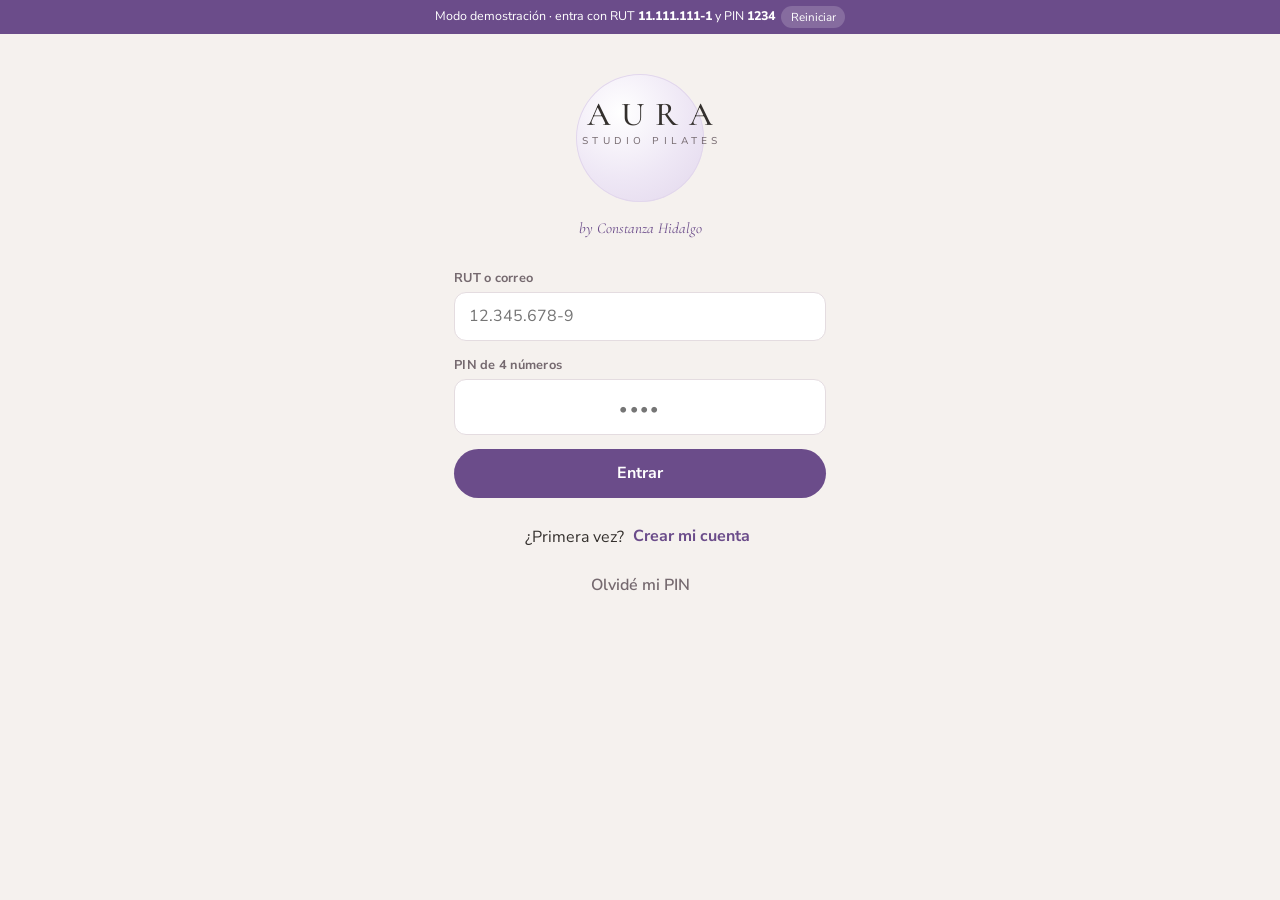
==== index.html @ 812f668a "Add files via upload" ====
<!DOCTYPE html>
<html lang="es">
<head>
<meta charset="utf-8">
<meta name="viewport" content="width=device-width, initial-scale=1, viewport-fit=cover">
<title>Aura Studio Pilates · Reservas</title>
<meta name="theme-color" content="#6B4C8A">
<meta name="description" content="Reserva tus clases de Pilates reformer en Aura Studio Pilates, Illapel.">
<link rel="manifest" href="manifest.json">
<link rel="icon" href="icon-192.png">
<link rel="apple-touch-icon" href="apple-touch-icon.png">
<meta name="apple-mobile-web-app-capable" content="yes">
<meta name="apple-mobile-web-app-status-bar-style" content="default">
<meta name="apple-mobile-web-app-title" content="Aura">
<link rel="preconnect" href="https://fonts.googleapis.com">
<link href="https://fonts.googleapis.com/css2?family=Cormorant+Garamond:ital,wght@0,500;0,600;1,500&family=Nunito+Sans:opsz,wght@6..12,400;6..12,700;6..12,800&display=swap" rel="stylesheet">
<link rel="stylesheet" href="aura.css">
<style>
  body { min-height: 100vh; }
  .app { max-width: 480px; margin: 0 auto; min-height: 100vh; padding-bottom: calc(84px + env(safe-area-inset-bottom)); }
  .cabeza { display: flex; align-items: center; justify-content: space-between; padding: calc(.9rem + env(safe-area-inset-top)) 1.2rem .6rem; }
  .cabeza .marca { text-align: left; }
  .cabeza .marca .aura { font-size: 1.35rem; padding-left: 0; }
  .cabeza .marca .studio { font-size: .5rem; padding-left: 0; }
  .ini { width: 38px; height: 38px; border-radius: 50%; background: var(--lavanda); color: var(--morado-osc); display: grid; place-items: center; font-weight: 800; border: 0; cursor: pointer; }
  main { padding: .4rem 1.2rem 1rem; }
  .saludo { font-family: var(--serif); font-size: 1.9rem; margin: .4rem 0 1rem; line-height: 1.1; }
  .saludo small { display: block; font-family: var(--sans); font-size: .85rem; color: var(--suave); margin-top: .35rem; }
  .saldo { background: linear-gradient(135deg, var(--morado) 0%, #8A6AA8 100%); color: #fff; border-radius: 22px; padding: 1.2rem 1.3rem; position: relative; overflow: hidden; }
  .saldo::after { content: ''; position: absolute; right: -40px; top: -40px; width: 160px; height: 160px; border-radius: 50%; background: rgba(255,255,255,.08); }
  .saldo .n { font-family: var(--serif); font-size: 3.2rem; line-height: 1; }
  .saldo .t { font-size: .85rem; opacity: .9; }
  .saldo .v { margin-top: .7rem; font-size: .8rem; opacity: .85; }
  .seccion { margin: 1.5rem 0 .7rem; display: flex; justify-content: space-between; align-items: baseline; }
  .seccion h2 { font-size: 1.35rem; }
  .prox { display: flex; gap: .9rem; align-items: center; }
  .fecha-caja { width: 58px; flex: none; text-align: center; background: var(--lavanda); border-radius: 14px; padding: .45rem 0; color: var(--morado-osc); }
  .fecha-caja .d { font-family: var(--serif); font-size: 1.6rem; line-height: 1; font-weight: 600; }
  .fecha-caja .m { font-size: .65rem; font-weight: 800; letter-spacing: .08em; text-transform: uppercase; }
  .prox .info { flex: 1; min-width: 0; }
  .prox .h { font-weight: 800; }
  .prox .s { font-size: .83rem; color: var(--suave); }
  .lista > * + * { margin-top: .7rem; }
  .aviso { border-radius: 16px; padding: .85rem 1rem; font-size: .9rem; margin-bottom: 1rem; }
  .aviso.cumple { background: var(--rosa-claro); color: var(--rosa); }
  .aviso.deuda { background: #F7E4DE; color: var(--alerta); }

  /* Días */
  .dias { display: flex; gap: .5rem; overflow-x: auto; padding: .2rem 1.2rem .8rem; margin: 0 -1.2rem; scrollbar-width: none; }
  .dias::-webkit-scrollbar { display: none; }
  .dia { flex: none; width: 54px; border: 0; border-radius: 16px; background: #fff; padding: .5rem 0; cursor: pointer; box-shadow: var(--sombra); text-align: center; }
  .dia .ds { font-size: .66rem; font-weight: 800; letter-spacing: .06em; text-transform: uppercase; color: var(--suave); }
  .dia .dn { font-family: var(--serif); font-size: 1.45rem; font-weight: 600; line-height: 1.1; }
  .dia.activo { background: var(--morado); color: #fff; }
  .dia.activo .ds { color: #E4D9F0; }
  .dia.sin { opacity: .45; }

  /* Clase */
  .clase { background: #fff; border-radius: 18px; padding: 1rem; box-shadow: var(--sombra); }
  .clase.mia { box-shadow: inset 0 0 0 2px var(--morado), var(--sombra); }
  .clase .top { display: flex; justify-content: space-between; align-items: flex-start; gap: .6rem; }
  .clase .hora { font-family: var(--serif); font-size: 1.55rem; font-weight: 600; line-height: 1; }
  .clase .tipo { font-size: .85rem; color: var(--suave); margin-top: .25rem; }
  .puntos { display: flex; gap: 4px; margin-top: .75rem; }
  .puntos i { width: 100%; height: 6px; border-radius: 6px; background: var(--lavanda); }
  .puntos i.on { background: var(--lila); }
  .puntos i.yo { background: var(--morado); }
  .clase .pie { display: flex; justify-content: space-between; align-items: center; margin-top: .8rem; gap: .6rem; }
  .clase .cupos { font-size: .82rem; color: var(--suave); }
  .quienes { margin-top: .7rem; display: flex; flex-wrap: wrap; gap: .35rem; }
  .quienes span { font-size: .74rem; background: var(--fondo); border-radius: 999px; padding: .2rem .55rem; color: var(--suave); }
  .quienes span.tu { background: var(--lavanda); color: var(--morado-osc); font-weight: 800; }
  .ver-quien { background: none; border: 0; color: var(--morado); font-size: .8rem; font-weight: 700; padding: 0; cursor: pointer; margin-top: .55rem; }

  /* Planes */
  .plan { display: flex; justify-content: space-between; align-items: center; gap: .8rem; }
  .plan .nom { font-weight: 800; }
  .plan .det { font-size: .82rem; color: var(--suave); }
  .plan .pre { font-family: var(--serif); font-size: 1.3rem; font-weight: 600; white-space: nowrap; }
  .barra { height: 8px; border-radius: 8px; background: var(--lavanda); margin-top: .6rem; overflow: hidden; }
  .barra i { display: block; height: 100%; background: var(--morado); border-radius: 8px; }

  /* Navegación inferior */
  nav.abajo { position: fixed; left: 0; right: 0; bottom: 0; background: rgba(255,255,255,.96); backdrop-filter: blur(10px);
    border-top: 1px solid var(--linea); display: flex; justify-content: center; padding-bottom: env(safe-area-inset-bottom); z-index: 20; }
  nav.abajo .in { display: flex; width: 100%; max-width: 480px; }
  nav.abajo button { flex: 1; background: none; border: 0; padding: .6rem 0 .55rem; cursor: pointer; color: var(--suave); font-size: .7rem; font-weight: 700; }
  nav.abajo button svg { display: block; margin: 0 auto .15rem; width: 22px; height: 22px; }
  nav.abajo button.activo { color: var(--morado); }

  /* Entrar */
  .entrar { padding: calc(2.5rem + env(safe-area-inset-top)) 1.5rem 2rem; max-width: 420px; margin: 0 auto; }
  .entrar .marca { margin-bottom: 2rem; }
  .pin { letter-spacing: .6em; text-align: center; font-size: 1.3rem; }
  .pin::placeholder { letter-spacing: .15em; font-size: 1rem; }
  .ok-grande { width: 74px; height: 74px; border-radius: 50%; background: var(--lavanda); color: var(--morado); display: grid; place-items: center; margin: .3rem auto 1rem; }
  .modal h3 { font-size: 1.6rem; margin-bottom: .4rem; }
  .modal .sub { color: var(--suave); font-size: .92rem; margin-bottom: 1.1rem; }
  .botones { display: flex; gap: .6rem; margin-top: 1.2rem; }
  .botones .btn { flex: 1; }
  .dato { display: flex; justify-content: space-between; padding: .65rem 0; border-bottom: 1px solid var(--linea); font-size: .92rem; }
  .dato span:first-child { color: var(--suave); }
  .interruptor { display: flex; justify-content: space-between; align-items: center; gap: 1rem; padding: .8rem 0; border-bottom: 1px solid var(--linea); }
  .interruptor small { display: block; color: var(--suave); font-size: .8rem; }
  .sw { position: relative; width: 48px; height: 28px; flex: none; }
  .sw input { opacity: 0; width: 0; height: 0; }
  .sw i { position: absolute; inset: 0; background: var(--piedra); border-radius: 99px; transition: .2s; cursor: pointer; }
  .sw i::before { content: ''; position: absolute; width: 22px; height: 22px; left: 3px; top: 3px; background: #fff; border-radius: 50%; transition: .2s; }
  .sw input:checked + i { background: var(--morado); }
  .sw input:checked + i::before { transform: translateX(20px); }
  .quienes .av { margin-right: -.2rem; border: 2px solid #fff; }
  .quienes span.n { font-size: .74rem; background: var(--fondo); border-radius: 999px; padding: .2rem .55rem .2rem .45rem; color: var(--suave); display: inline-flex; align-items: center; gap: .35rem; }
  .quienes span.n.tu { background: var(--lavanda); color: var(--morado-osc); font-weight: 800; }
  .quienes span.n .av { width: 22px; height: 22px; font-size: .58rem; border: 0; margin: 0; }
  .serie-btn { width: 100%; margin: .2rem 0 1rem; }
  .prod { display: flex; gap: .9rem; align-items: center; }
  .prod .img { width: 72px; height: 72px; border-radius: 16px; background: var(--lavanda) center/cover; flex: none; display: grid; place-items: center; font-family: var(--serif); font-size: 1.4rem; color: var(--morado); }
  .prod .img.con-foto { color: transparent; }
  .evento { display: flex; gap: .9rem; }
  .perfil-top { display: flex; gap: 1rem; align-items: center; margin: .4rem 0 1rem; }
  .perfil-top .saludo { margin: 0; }
  nav.abajo button { font-size: .66rem; }
</style>
<script src="config.js"></script>
<script src="core.js"></script>
<script src="api.js"></script>
</head>
<body>
<div id="demo" class="banda-demo oculto">Modo demostración · entra con RUT <b>11.111.111-1</b> y PIN <b>1234</b><button onclick="reiniciar()">Reiniciar</button></div>

<!-- ENTRAR -->
<section id="v-entrar" class="entrar oculto">
  <div class="sello"><div class="marca"><div class="aura">AURA</div><div class="studio">STUDIO PILATES</div></div></div>
  <div class="marca"><div class="by">by Constanza Hidalgo</div></div>
  <form id="f-entrar" autocomplete="on">
    <label class="campo"><span>RUT o correo</span><input class="entrada" name="usuario" autocomplete="username" required placeholder="12.345.678-9"></label>
    <label class="campo"><span>PIN de 4 números</span><input class="entrada pin" name="pin" type="password" inputmode="numeric" maxlength="4" pattern="\d{4}" autocomplete="current-password" required placeholder="••••"></label>
    <button class="btn bloque" type="submit">Entrar</button>
  </form>
  <p style="text-align:center;margin-top:1.4rem">¿Primera vez? <button class="link" onclick="ir('registro')">Crear mi cuenta</button></p>
  <p style="text-align:center;margin-top:.2rem"><button class="link" style="font-weight:600;color:var(--suave)" onclick="olvidePin()">Olvidé mi PIN</button></p>
</section>

<!-- REGISTRO -->
<section id="v-registro" class="entrar oculto">
  <button class="link" onclick="ir('entrar')">← Volver</button>
  <h1 style="font-size:2rem;margin:.6rem 0 .3rem">Crea tu cuenta</h1>
  <p style="color:var(--suave);margin:0 0 1.3rem;font-size:.92rem">Con tu cuenta reservas, cancelas y ves tu plan desde el celular.</p>
  <form id="f-registro">
    <label class="campo"><span>Nombre y apellido</span><input class="entrada" name="nombre" required autocomplete="name"></label>
    <div class="fila2">
      <label class="campo"><span>RUT</span><input class="entrada" name="rut" required placeholder="12.345.678-9"></label>
      <label class="campo"><span>Teléfono</span><input class="entrada" name="telefono" required inputmode="tel" placeholder="9 1234 5678" autocomplete="tel"></label>
    </div>
    <label class="campo"><span>Correo</span><input class="entrada" name="correo" type="email" required autocomplete="email"></label>
    <label class="campo"><span>Cumpleaños (opcional)</span>
      <div class="fila2"><select class="entrada" name="dia"><option value="">Día</option></select><select class="entrada" name="mes"><option value="">Mes</option></select></div>
    </label>
    <div class="fila2">
      <label class="campo"><span>Crea tu PIN</span><input class="entrada pin" name="pin" type="password" inputmode="numeric" maxlength="4" pattern="\d{4}" required placeholder="••••" autocomplete="new-password"></label>
      <label class="campo"><span>Repite el PIN</span><input class="entrada pin" name="pin2" type="password" inputmode="numeric" maxlength="4" pattern="\d{4}" required placeholder="••••" autocomplete="new-password"></label>
    </div>
    <label class="campo"><span>¿Alguna lesión, embarazo o condición que la profe deba saber?</span><textarea class="entrada" name="obs_salud" placeholder="Opcional"></textarea></label>
    <label class="check"><input type="checkbox" name="mostrar" checked><span>Mostrar mi nombre a las compañeras de mi clase</span></label>
    <label class="check"><input type="checkbox" name="consent" required><span>Acepto que Aura guarde estos datos para cuidar mi práctica. Solo los ve la profesora.</span></label>
    <label class="check" id="chk-pol"><input type="checkbox" name="politicas" required><span>Leí y acepto las <button type="button" class="link" style="padding:0" onclick="verPoliticas()">políticas de Aura</button></span></label>
    <button class="btn bloque" type="submit" style="margin-top:.6rem">Crear cuenta</button>
  </form>
</section>

<!-- APP -->
<div id="v-app" class="app oculto">
  <header class="cabeza">
    <div class="marca"><div class="aura">AURA</div><div class="studio">STUDIO PILATES</div></div>
    <button class="ini av" id="ini" onclick="tab('perfil')" style="width:38px;height:38px">A</button>
  </header>
  <main id="contenido"></main>
  <nav class="abajo"><div class="in">
    <button data-tab="inicio" onclick="tab('inicio')"><svg viewBox="0 0 24 24" fill="none" stroke="currentColor" stroke-width="1.8"><path d="M4 10.5 12 4l8 6.5V20a1 1 0 0 1-1 1h-5v-6h-4v6H5a1 1 0 0 1-1-1z"/></svg>Inicio</button>
    <button data-tab="clases" onclick="tab('clases')"><svg viewBox="0 0 24 24" fill="none" stroke="currentColor" stroke-width="1.8"><rect x="3.5" y="5" width="17" height="15.5" rx="2.5"/><path d="M3.5 10h17M8 3v4M16 3v4"/></svg>Clases</button>
    <button data-tab="tienda" onclick="tab('tienda')"><svg viewBox="0 0 24 24" fill="none" stroke="currentColor" stroke-width="1.8"><path d="M5 8h14l-1.2 11.2a1.5 1.5 0 0 1-1.5 1.3H7.7a1.5 1.5 0 0 1-1.5-1.3z"/><path d="M9 8V6.5a3 3 0 0 1 6 0V8"/></svg>Tienda</button>
    <button data-tab="plan" onclick="tab('plan')"><svg viewBox="0 0 24 24" fill="none" stroke="currentColor" stroke-width="1.8"><path d="M12 3.5 14.6 9l5.9.6-4.4 4 1.3 5.9L12 16.6l-5.4 2.9 1.3-5.9-4.4-4L9.4 9z"/></svg>Mi plan</button>
    <button data-tab="perfil" onclick="tab('perfil')"><svg viewBox="0 0 24 24" fill="none" stroke="currentColor" stroke-width="1.8"><circle cx="12" cy="8.5" r="4"/><path d="M4.5 20.5c1.2-3.8 4-5.5 7.5-5.5s6.3 1.7 7.5 5.5"/></svg>Perfil</button>
  </div></nav>
</div>
<div id="toast"></div>

<script>
var TK = 'aura_tk', token = localStorage.getItem(TK) || '';
var pub = null, yo = null, diaSel = null, cacheClases = null;
var MESES = ['ene', 'feb', 'mar', 'abr', 'may', 'jun', 'jul', 'ago', 'sep', 'oct', 'nov', 'dic'];
var MESES_L = ['enero', 'febrero', 'marzo', 'abril', 'mayo', 'junio', 'julio', 'agosto', 'septiembre', 'octubre', 'noviembre', 'diciembre'];
var DIAS = ['dom', 'lun', 'mar', 'mié', 'jue', 'vie', 'sáb'];
var DIAS_L = ['domingo', 'lunes', 'martes', 'miércoles', 'jueves', 'viernes', 'sábado'];
var $ = function (s) { return document.querySelector(s); };
function esc(t) { return String(t == null ? '' : t).replace(/[&<>"']/g, function (c) { return { '&': '&amp;', '<': '&lt;', '>': '&gt;', '"': '&quot;', "'": '&#39;' }[c]; }); }
function plata(n) { return '$' + Number(n).toLocaleString('es-CL'); }
function dObj(f) { var p = f.split('-'); return new Date(Date.UTC(+p[0], +p[1] - 1, +p[2])); }
function fLarga(f) { var d = dObj(f); return DIAS_L[d.getUTCDay()] + ' ' + d.getUTCDate() + ' de ' + MESES_L[d.getUTCMonth()]; }
function mayus(t) { return t.charAt(0).toUpperCase() + t.slice(1); }
function fCorta(f) { var d = dObj(f); return d.getUTCDate() + ' ' + MESES[d.getUTCMonth()]; }
function toast(t) { var e = $('#toast'); e.textContent = t; e.classList.add('ver'); clearTimeout(e._t); e._t = setTimeout(function () { e.classList.remove('ver'); }, 3200); }
function api(a, args) {
  return Aura.llamar(a, args, token).catch(function (e) {
    if (e.codigo === 'sesion') { salir(); }
    toast(e.mensaje || 'Algo salió mal'); throw e;
  });
}
function modal(html) {
  cerrarModal();
  var v = document.createElement('div'); v.className = 'velo'; v.id = 'velo';
  v.innerHTML = '<div class="modal">' + html + '</div>';
  v.addEventListener('click', function (e) { if (e.target === v) cerrarModal(); });
  document.body.appendChild(v);
}
function cerrarModal() { var v = $('#velo'); if (v) v.remove(); }
function ws(texto) { return 'https://wa.me/' + (pub && pub.whatsapp || '') + '?text=' + encodeURIComponent(texto); }

/* ---------- Vistas ---------- */
function ir(v) {
  ['entrar', 'registro', 'app'].forEach(function (x) { $('#v-' + x).classList.toggle('oculto', x !== v); });
  window.scrollTo(0, 0);
}
function salir() { token = ''; localStorage.removeItem(TK); yo = null; ir('entrar'); }
function reiniciar() { Aura.reiniciarDemo(); salir(); toast('Demo reiniciada'); }
function olvidePin() {
  if (pub && pub.whatsapp) location.href = ws('Hola, olvidé mi PIN de la app de Aura. Mi nombre es ');
  else toast('Pídele a Constanza que te asigne un PIN nuevo.');
}

$('#f-entrar').addEventListener('submit', function (e) {
  e.preventDefault(); var f = e.target, b = f.querySelector('button'); b.disabled = true;
  Aura.llamar('entrar', { usuario: f.usuario.value, pin: f.pin.value }).then(function (r) {
    token = r.token; localStorage.setItem(TK, token); f.pin.value = ''; empezar();
  }).catch(function (e) { toast(e.mensaje); }).then(function () { b.disabled = false; });
});

(function () {
  var f = $('#f-registro');
  for (var i = 1; i <= 31; i++) f.dia.insertAdjacentHTML('beforeend', '<option>' + i + '</option>');
  MESES_L.forEach(function (m, i) { f.mes.insertAdjacentHTML('beforeend', '<option value="' + (i + 1) + '">' + m + '</option>'); });
  f.addEventListener('submit', function (e) {
    e.preventDefault();
    if (f.pin.value !== f.pin2.value) return toast('Los PIN no coinciden');
    var b = f.querySelector('button[type=submit]'); b.disabled = true;
    var cumple = f.dia.value && f.mes.value ? ('0' + f.dia.value).slice(-2) + '-' + ('0' + f.mes.value).slice(-2) : '';
    Aura.llamar('registro', { nombre: f.nombre.value, rut: f.rut.value, correo: f.correo.value, telefono: f.telefono.value,
      pin: f.pin.value, fecha_nacimiento: cumple, obs_salud: f.obs_salud.value, mostrar_nombre: f.mostrar.checked,
      consentimiento_salud: f.consent.checked }).then(function (r) {
      token = r.token; localStorage.setItem(TK, token); f.reset(); toast('¡Bienvenida a Aura!'); empezar();
    }).catch(function (e) { toast(e.mensaje); }).then(function () { b.disabled = false; });
  });
})();

function tab(t) {
  document.querySelectorAll('nav.abajo button').forEach(function (b) { b.classList.toggle('activo', b.dataset.tab === t); });
  window.scrollTo(0, 0);
  ({ inicio: vInicio, clases: vClases, tienda: vTienda, plan: vPlan, perfil: vPerfil })[t]();
}
function cargarYo() { return api('yo').then(function (r) { yo = r; var i = $('#ini'); i.textContent = r.perfil.nombre.charAt(0); i.dataset.foto = r.perfil.foto || ''; Aura.pintarFotos(i.parentNode, token); return r; }); }
function iniciales(n) { var p = String(n).split(' '); return (p[0].charAt(0) + (p[1] ? p[1].charAt(0) : '')).toUpperCase(); }
function verPoliticas() {
  modal('<h3>Políticas de Aura</h3><div class="texto-pol">' + esc(pub.politicas || 'Pronto publicaremos las políticas del estudio.') + '</div><button class="btn bloque" style="margin-top:1.2rem" onclick="cerrarModal()">Entendido</button>');
}
function empezar() {
  ir('app'); $('#contenido').innerHTML = '<div class="cargando">Cargando…</div>';
  cargarYo().then(function () { tab('inicio'); });
}

/* ---------- INICIO ---------- */
function vInicio() {
  var c = $('#contenido'), nombre = yo.perfil.nombre.split(' ')[0];
  var vig = yo.planes.filter(function (p) { return p.vigente; });
  var vence = vig.map(function (p) { return p.vence; }).filter(Boolean).sort()[0];
  var h = '<h1 class="saludo">Hola, ' + esc(nombre) + '<small>' + mayus(fLarga(pub.hoy)) + '</small></h1>';
  if (yo.cumple) h += '<div class="aviso cumple"><b>¡Feliz cumpleaños, ' + esc(nombre) + '!</b> Todo el equipo de Aura te saluda.' + (yo.regalo_cumple ? ' 🎁 ' + esc(yo.regalo_cumple) + '.' : '') + '</div>';
  if (yo.deudas) h += '<div class="aviso deuda">Tienes ' + yo.deudas + (yo.deudas > 1 ? ' clases' : ' clase') + ' sin plan. Renueva tu plan para dejarla al día.</div>';
  h += '<div class="saldo"><div class="n">' + yo.saldo + '</div><div class="t">' + (yo.saldo === 1 ? 'clase disponible' : 'clases disponibles') + '</div>' +
    '<div class="v">' + (vig.length ? (vence ? 'Tu plan vence el ' + fLarga(vence) : 'Tu plan no tiene vencimiento') : 'No tienes un plan activo') + '</div></div>';
  h += '<div class="seccion"><h2>Tus próximas clases</h2><button class="link" onclick="tab(\'clases\')">Reservar</button></div><div class="lista">';
  if (!yo.proximas.length) h += '<div class="tarjeta vacio">No tienes clases reservadas.<br><button class="btn" style="margin-top:.9rem" onclick="tab(\'clases\')">Reservar una clase</button></div>';
  yo.proximas.forEach(function (r) {
    var d = dObj(r.fecha);
    h += '<div class="tarjeta prox"><div class="fecha-caja"><div class="d">' + d.getUTCDate() + '</div><div class="m">' + MESES[d.getUTCMonth()] + '</div></div>' +
      '<div class="info"><div class="h">' + r.inicio + ' · Reformer</div><div class="s">' + DIAS_L[d.getUTCDay()] + (r.sin_plan ? ' · <span class="chip alerta">sin plan</span>' : '') + '</div></div>' +
      '<button class="btn borde peq" onclick="pedirCancelar(\'' + r.id + '\',\'' + r.clase_id + '\')">Cancelar</button></div>';
  });
  h += '</div>';
  if (yo.espera.length) {
    h += '<div class="seccion"><h2>En lista de espera</h2></div><div class="lista">';
    yo.espera.forEach(function (e) { h += '<div class="tarjeta prox"><div class="info"><div class="h">' + fLarga(e.fecha) + ' · ' + e.inicio + '</div><div class="s">Si se libera un cupo quedas reservada y te avisamos por correo.</div></div></div>'; });
    h += '</div>';
  }
  if (pub.eventos && pub.eventos.length) {
    h += '<div class="seccion"><h2>Próximos eventos</h2></div><div class="lista">' + pub.eventos.slice(0, 4).map(function (e) {
      var d = dObj(e.fecha);
      return '<div class="tarjeta evento"><div class="fecha-caja"><div class="d">' + d.getUTCDate() + '</div><div class="m">' + MESES[d.getUTCMonth()] + '</div></div><div style="flex:1;min-width:0"><div class="h" style="font-weight:800">' + esc(e.titulo) + '</div>' +
        '<div class="s" style="font-size:.83rem;color:var(--suave)">' + (e.hora ? e.hora + ' · ' : '') + esc(e.lugar || '') + (e.precio ? ' · ' + plata(e.precio) : ' · Gratis') + '</div>' +
        (e.descripcion ? '<div style="font-size:.85rem;margin-top:.3rem">' + esc(e.descripcion) + '</div>' : '') +
        '<a class="link" style="padding:.4rem 0 0;display:inline-block" target="_blank" href="' + ws('Hola Constanza, quiero inscribirme en ' + e.titulo + ' (' + fCorta(e.fecha) + '). Soy ' + yo.perfil.nombre + '.') + '">Quiero ir</a></div></div>';
    }).join('') + '</div>';
  }
  c.innerHTML = h;
}

/* ---------- CLASES ---------- */
function vClases() {
  var c = $('#contenido');
  c.innerHTML = '<h1 class="saludo" style="font-size:1.7rem">Reserva tu clase<small>Pilates reformer full body · 50 min · se reserva ' + esc(pub.texto_cierre) + '</small></h1>' +
    '<button class="btn claro serie-btn" onclick="abrirSerie()">Reservar mi horario del mes</button><div class="dias" id="dias"></div><div id="lista-clases" class="lista"><div class="cargando">Cargando horario…</div></div>';
  api('clases', { dias: pub.dias_adelanto + 1 }).then(function (dias) {
    cacheClases = dias;
    if (!diaSel || !dias.some(function (d) { return d.fecha === diaSel; })) {
      var conCupo = dias.filter(function (d) { return d.clases.some(function (k) { return k.abierta; }); })[0];
      diaSel = (conCupo || dias[0]).fecha;
    }
    pintarDias(); pintarClases();
  });
}
function abrirSerie() {
  var horas = {};
  (cacheClases || []).forEach(function (d) { d.clases.forEach(function (k) { var dw = (dObj(d.fecha).getUTCDay() + 6) % 7 + 1; (horas[dw] = horas[dw] || {})[k.inicio] = 1; }); });
  var dias = Object.keys(horas).sort();
  modal('<h3>Tu horario del mes</h3><p class="sub">Elige tu día y hora. Reservamos esa clase todas las semanas hasta que se acabe tu plan o venza.</p>' +
    '<div class="fila2"><select class="entrada" id="se-d" onchange="horasSerie()">' + dias.map(function (d) { return '<option value="' + d + '">' + DIAS_L[d % 7].replace(/^./, function (x) { return x.toUpperCase(); }) + '</option>'; }).join('') + '</select>' +
    '<select class="entrada" id="se-h" onchange="previaSerie()"></select></div><div id="se-prev" style="margin-top:.9rem"></div>' +
    '<div class="botones"><button class="btn claro" onclick="cerrarModal()">Volver</button><button class="btn" id="b-ok" onclick="confirmarSerie()" disabled>Reservar</button></div>');
  window._horasSerie = horas; horasSerie();
}
function horasSerie() {
  var d = $('#se-d').value;
  $('#se-h').innerHTML = Object.keys(window._horasSerie[d] || {}).sort().map(function (h) { return '<option>' + h + '</option>'; }).join('');
  previaSerie();
}
var EST_SERIE = { disponible: 'Se reserva', reservada: 'Reservada ✓', ya: 'Ya la tenías', llena: 'Llena', cerrada: 'Cerrada', sin_saldo: 'Sin clases en tu plan' };
function pintarSerie(r, hecha) {
  var n = r.clases.filter(function (c) { return c.estado === (hecha ? 'reservada' : 'disponible'); }).length;
  $('#se-prev').innerHTML = (r.clases.length ? r.clases.map(function (c) {
    var ok = c.estado === 'disponible' || c.estado === 'reservada' || c.estado === 'ya';
    return '<div class="dato"><span>' + mayus(fLarga(c.fecha)) + '</span><b style="color:' + (ok ? 'var(--morado)' : 'var(--suave)') + '">' + (EST_SERIE[c.estado] || c.estado) + '</b></div>';
  }).join('') : '<p class="vacio">No hay clases a esa hora.</p>') +
    (hecha ? '<p style="font-size:.88rem;margin-top:.8rem"><b>' + n + (n === 1 ? ' clase reservada' : ' clases reservadas') + '.</b> Te quedan ' + r.saldo + '.</p>'
           : (n ? '<p style="font-size:.85rem;color:var(--suave)">Se usarán ' + n + ' de tus ' + r.saldo_antes + ' clases disponibles.</p>' : (r.saldo_antes ? '' : '<div class="aviso deuda" style="margin-top:.8rem">No tienes clases disponibles. Compra un pack en la Tienda.</div>')));
  var b = $('#b-ok'); if (b) { b.disabled = hecha || !n; if (hecha) { b.textContent = 'Listo'; b.disabled = false; b.onclick = function () { cerrarModal(); cargarYo().then(vClases); }; } }
}
function previaSerie() {
  $('#se-prev').innerHTML = '<div class="cargando">Revisando…</div>';
  api('serie', { dia_semana: +$('#se-d').value, inicio: $('#se-h').value }).then(function (r) { pintarSerie(r, false); });
}
function confirmarSerie() {
  $('#b-ok').disabled = true;
  api('serie', { dia_semana: +$('#se-d').value, inicio: $('#se-h').value, confirmar: true }).then(function (r) { pintarSerie(r, true); });
}
function pintarDias() {
  $('#dias').innerHTML = cacheClases.map(function (d) {
    var o = dObj(d.fecha), hay = d.clases.some(function (k) { return k.abierta || k.mi_reserva; });
    return '<button class="dia' + (d.fecha === diaSel ? ' activo' : '') + (hay ? '' : ' sin') + '" onclick="elegirDia(\'' + d.fecha + '\')"><div class="ds">' +
      (d.fecha === pub.hoy ? 'hoy' : DIAS[o.getUTCDay()]) + '</div><div class="dn">' + o.getUTCDate() + '</div></button>';
  }).join('');
  var a = $('#dias .activo'); if (a) a.scrollIntoView({ inline: 'center', block: 'nearest' });
}
function elegirDia(f) { diaSel = f; pintarDias(); pintarClases(); }
function pintarClases() {
  var d = cacheClases.filter(function (x) { return x.fecha === diaSel; })[0];
  var cont = $('#lista-clases');
  if (!d.clases.length) { cont.innerHTML = '<div class="tarjeta vacio">No hay clases este día.</div>'; return; }
  cont.innerHTML = '<p style="margin:.2rem 0 .6rem;font-weight:800">' + mayus(fLarga(d.fecha)) + '</p>' + d.clases.map(tarjetaClase).join('');
  Aura.pintarFotos(cont, token);
}
function tarjetaClase(k) {
  var puntos = '';
  var yoIdx = -1; k.asistentes.forEach(function (a, i) { if (a.yo) yoIdx = i; });
  for (var i = 0; i < k.cupos; i++) puntos += '<i class="' + (i < k.ocupados ? (i === yoIdx ? 'yo' : 'on') : '') + '"></i>';
  var estado, boton;
  if (k.estado === 'feriado' || k.estado === 'cancelada') { estado = '<span class="chip gris">Suspendida</span>'; boton = '<span class="cupos">' + esc(k.motivo || '') + '</span>'; }
  else if (k.mi_reserva) {
    estado = '<span class="chip">Reservada</span>';
    boton = k.pasada ? '' : '<button class="btn borde peq" onclick="pedirCancelar(\'' + k.mi_reserva + '\',\'' + k.id + '\')">Cancelar</button>';
  } else if (k.pasada) { estado = '<span class="chip gris">Terminada</span>'; boton = ''; }
  else if (!k.abierta) { estado = '<span class="chip gris">Cerrada</span>'; boton = '<span class="cupos">Se reservaba ' + esc(pub.texto_cierre) + '</span>'; }
  else if (k.en_espera) { estado = '<span class="chip rosa">En espera · ' + k.en_espera + '°</span>'; boton = '<button class="btn borde peq" onclick="salirEspera(\'' + k.id + '\')">Salir de la lista</button>'; }
  else if (k.libres === 0) { estado = '<span class="chip rosa">Llena</span>'; boton = '<button class="btn claro peq" onclick="esperar(\'' + k.id + '\')">Lista de espera</button>'; }
  else { estado = '<span class="chip salvia">' + k.libres + (k.libres === 1 ? ' cupo' : ' cupos') + '</span>'; boton = '<button class="btn peq" onclick="pedirReserva(\'' + k.id + '\')">Reservar</button>'; }
  var quienes = k.asistentes.length ? '<button class="ver-quien" onclick="this.nextElementSibling.classList.toggle(\'oculto\')">Quién viene (' + k.asistentes.length + ')</button><div class="quienes oculto">' +
    k.asistentes.map(function (a) { return '<span class="n' + (a.yo ? ' tu' : '') + '"><span class="av" data-foto="' + esc(a.foto) + '">' + iniciales(a.nombre) + '</span>' + esc(a.nombre) + '</span>'; }).join('') + '</div>' : '';
  return '<div class="clase' + (k.mi_reserva ? ' mia' : '') + '"><div class="top"><div><div class="hora">' + k.inicio + '</div><div class="tipo">' + esc(k.tipo) + ' · hasta ' + k.fin + '</div></div>' + estado + '</div>' +
    '<div class="puntos">' + puntos + '</div><div class="pie"><span class="cupos">' + k.ocupados + ' de ' + k.cupos + ' reformers</span>' + boton + '</div>' + quienes + '</div>';
}
function buscarClase(id) {
  var r = null; (cacheClases || []).forEach(function (d) { d.clases.forEach(function (k) { if (k.id === id) r = k; }); }); return r;
}
function pedirReserva(id) {
  var k = buscarClase(id), sin = yo.saldo < 1;
  modal('<h3>Reservar clase</h3><p class="sub">' + fLarga(k.fecha) + '<br>' + k.inicio + ' a ' + k.fin + ' · ' + esc(k.tipo) + '</p>' +
    (sin ? '<div class="aviso deuda">No tienes clases disponibles. Puedes reservar igual y queda pendiente de pago hasta que renueves tu plan.</div>'
         : '<div class="dato"><span>Se descuenta de tu saldo</span><b>1 clase</b></div><div class="dato"><span>Te quedarán</span><b>' + (yo.saldo - 1) + '</b></div>') +
    '<p style="font-size:.85rem;color:var(--suave)">Puedes cancelar sin costo hasta ' + pub.horas_cancelacion + ' horas antes.</p>' +
    '<div class="botones"><button class="btn claro" onclick="cerrarModal()">Volver</button><button class="btn" id="b-ok" onclick="reservar(\'' + id + '\')">Confirmar</button></div>');
}
function reservar(id) {
  $('#b-ok').disabled = true;
  api('reservar', { clase_id: id }).then(function (r) {
    var k = buscarClase(id);
    modal('<div class="ok-grande"><svg width="34" height="34" viewBox="0 0 24 24" fill="none" stroke="currentColor" stroke-width="2.4"><path d="m5 12.5 4.5 4.5L19 7.5"/></svg></div>' +
      '<h3 style="text-align:center">¡Nos vemos en clase!</h3><p class="sub" style="text-align:center">' + fLarga(k.fecha) + ' a las ' + k.inicio + '</p>' +
      '<div class="dato"><span>Clases que te quedan</span><b>' + r.saldo + '</b></div>' +
      (r.sin_plan ? '<div class="aviso deuda" style="margin-top:.8rem">Esta clase quedó pendiente de pago.</div>' : '') +
      '<p style="font-size:.85rem;color:var(--suave)">Llega 5 minutos antes y trae calcetines antideslizantes.</p>' +
      '<button class="btn bloque" onclick="cerrarModal()">Listo</button>');
    return cargarYo().then(vClases);
  }).catch(function () { cerrarModal(); vClases(); });
}
function pedirCancelar(rid, cid) {
  var f = cid.split('T'), ms = Aura.util.msDe(f[0], f[1]);
  var ahora = Aura.util.msDe(pub.hoy, pub.ahora), aTiempo = ms - ahora > pub.horas_cancelacion * 3600000;
  modal('<h3>¿Cancelar la clase?</h3><p class="sub">' + fLarga(f[0]) + ' · ' + f[1] + '</p>' +
    (aTiempo ? '<div class="aviso cumple" style="background:var(--salvia-claro);color:#4F6A4A">Cancelas a tiempo: la clase vuelve a tu saldo.</div>'
             : '<div class="aviso deuda">Faltan menos de ' + pub.horas_cancelacion + ' horas: si cancelas, <b>la clase se descuenta igual</b>.</div>') +
    '<div class="botones"><button class="btn claro" onclick="cerrarModal()">No, mantener</button><button class="btn rosa" id="b-ok" onclick="cancelar(\'' + rid + '\')">Sí, cancelar</button></div>');
}
function cancelar(rid) {
  $('#b-ok').disabled = true;
  api('cancelar', { reserva_id: rid }).then(function (r) {
    cerrarModal(); toast(r.devuelta ? 'Cancelada. La clase volvió a tu saldo.' : 'Cancelada.');
    return Promise.all([cargarYo(), refrescarPub()]).then(function () { tab(document.querySelector('nav.abajo .activo').dataset.tab); });
  }).catch(cerrarModal);
}
function esperar(id) {
  api('esperar', { clase_id: id }).then(function (r) { toast('Estás ' + r.posicion + '° en la lista de espera'); return cargarYo().then(vClases); });
}
function salirEspera(id) { api('salirEspera', { clase_id: id }).then(function () { toast('Saliste de la lista'); return cargarYo().then(vClases); }); }

/* ---------- MI PLAN ---------- */
function vPlan() {
  var h = '<h1 class="saludo" style="font-size:1.7rem">Mi plan</h1><div class="lista">';
  var vig = yo.planes.filter(function (p) { return p.estado === 'activo' && !p.vencido && (p.vigente || p.usadas > 0); })
    .sort(function (a, b) { return (b.libres > 0) - (a.libres > 0); }).slice(0, 4);
  if (!vig.length) h += '<div class="tarjeta vacio">No tienes un plan activo.</div>';
  vig.forEach(function (p) {
    h += '<div class="tarjeta"><div class="plan"><div><div class="nom">' + esc(p.nombre) + '</div><div class="det">' + (p.vence ? 'Vence el ' + fLarga(p.vence) : 'Sin vencimiento') + '</div></div>' +
      '<div style="text-align:right"><div class="pre">' + p.libres + '/' + p.total + '</div><div class="det">' + (p.libres ? 'disponibles' : 'agotado') + '</div></div></div>' +
      '<div class="barra"><i style="width:' + Math.round(p.libres / p.total * 100) + '%"></i></div></div>';
  });
  h += '</div><button class="btn claro bloque" style="margin-top:.9rem" onclick="tab(\'tienda\')">Comprar o renovar pack</button>';
  var hist = yo.historial.filter(function (r) { return r.estado !== 'cancelada'; }).slice(0, 8);
  if (hist.length) {
    var EST = { 'asistió': 'Asististe', 'faltó': 'No asististe', 'tardía': 'Cancelada tarde', 'reservada': 'Reservada' };
    h += '<div class="seccion"><h2>Últimas clases</h2></div><div class="tarjeta">' + hist.map(function (r) {
      return '<div class="dato"><span>' + fCorta(r.fecha) + ' · ' + r.inicio + '</span><b style="font-weight:700">' + (EST[r.estado] || r.estado) + '</b></div>';
    }).join('') + '</div>';
  }
  $('#contenido').innerHTML = h;
}
function loQuiero(id) {
  var p = pub.planes.filter(function (x) { return x.id === id; })[0];
  modal('<h3>' + esc(p.nombre) + '</h3><p class="sub">' + p.clases + (p.clases === 1 ? ' clase' : ' clases') + ' · ' + (p.dias ? p.dias + ' días' : 'sin vencimiento') + ' · <b>' + plata(p.precio) + '</b></p>' +
    (pub.transferencia ? '<div class="tarjeta" style="box-shadow:none;background:var(--fondo);font-size:.9rem"><b>Transferencia</b><br>' + esc(pub.transferencia) + '</div>' : '') +
    '<p style="font-size:.88rem;color:var(--suave)">Transfiere y mándanos el comprobante por WhatsApp. Constanza activa tu plan y lo ves aquí al tiro.</p>' +
    '<a class="btn ws bloque" target="_blank" href="' + ws('Hola Constanza, quiero el plan ' + p.nombre + ' (' + plata(p.precio) + '). Soy ' + yo.perfil.nombre + '.') + '">Escribir por WhatsApp</a>');
}

/* ---------- TIENDA ---------- */
function vTienda() {
  var h = '<h1 class="saludo" style="font-size:1.7rem">Tienda<small>Packs de clases y accesorios. Pides por WhatsApp y pagas por transferencia.</small></h1>';
  h += '<div class="seccion" style="margin-top:.4rem"><h2>Packs de clases</h2></div><div class="lista">';
  pub.planes.forEach(function (p) {
    h += '<div class="tarjeta"><div class="plan"><div><div class="nom">' + esc(p.nombre) + '</div><div class="det">' + (p.clases === 1 ? (p.dias ? '1 clase' : 'Clase suelta') : p.clases + ' clases') + ' · ' +
      (p.dias ? 'para usar en ' + p.dias + ' días' : 'sin vencimiento') + '</div></div><div class="pre">' + plata(p.precio) + '</div></div>' +
      '<button class="btn claro bloque peq" style="margin-top:.8rem" onclick="loQuiero(\'' + p.id + '\')">Lo quiero</button></div>';
  });
  h += '</div>';
  if (pub.productos && pub.productos.length) {
    h += '<div class="seccion"><h2>Accesorios</h2></div><div class="lista">';
    pub.productos.forEach(function (p) {
      var agotado = p.stock !== null && p.stock <= 0;
      h += '<div class="tarjeta prod"><span class="img" data-foto="' + esc(p.foto) + '">' + esc(p.nombre.charAt(0)) + '</span><div style="flex:1;min-width:0"><div style="font-weight:800">' + esc(p.nombre) + '</div>' +
        '<div style="font-size:.82rem;color:var(--suave)">' + esc(p.descripcion) + '</div><div style="display:flex;justify-content:space-between;align-items:center;margin-top:.4rem"><span class="pre" style="font-family:var(--serif);font-size:1.2rem;font-weight:600">' + plata(p.precio) + '</span>' +
        (agotado ? '<span class="chip gris">Agotado</span>' : '<a class="btn claro peq" target="_blank" href="' + ws('Hola Constanza, quiero ' + p.nombre + ' (' + plata(p.precio) + '). Soy ' + yo.perfil.nombre + '.') + '">Lo quiero</a>') + '</div></div></div>';
    });
    h += '</div>';
  }
  $('#contenido').innerHTML = h; Aura.pintarFotos($('#contenido'), token);
}

/* ---------- PERFIL ---------- */
function vPerfil() {
  var p = yo.perfil;
  $('#contenido').innerHTML = '<div class="perfil-top"><label class="foto-sub" title="Cambiar foto"><span class="av g" data-foto="' + esc(p.foto) + '">' + iniciales(p.nombre) + '</span><span class="lapiz">✎</span>' +
    '<input type="file" accept="image/*" onchange="subirMiFoto(this)"></label><h1 class="saludo" style="font-size:1.6rem">' + esc(p.nombre) + '<small>' + esc(p.correo) + '</small></h1></div>' +
    '<div class="tarjeta"><div class="dato"><span>RUT</span><b>' + esc(p.rut) + '</b></div><div class="dato"><span>Teléfono</span><b>' + esc(p.telefono) + '</b></div>' +
    '<div class="dato" style="border:0"><span>Cumpleaños</span><b>' + (p.fecha_nacimiento ? esc(p.fecha_nacimiento.split('-')[0] + ' de ' + MESES_L[+p.fecha_nacimiento.split('-')[1] - 1]) : '—') + '</b></div></div>' +
    '<div class="tarjeta" style="margin-top:.8rem"><div class="interruptor" style="padding-top:0"><div>Mostrar mi nombre<small>Tus compañeras ven tu nombre en la lista de la clase</small></div>' +
    '<label class="sw"><input type="checkbox" id="sw-nombre"' + (p.mostrar_nombre ? ' checked' : '') + '><i></i></label></div>' +
    '<label class="campo" style="margin:.9rem 0 .4rem"><span>Salud (solo lo ve la profesora)</span><textarea class="entrada" id="salud">' + esc(p.obs_salud || '') + '</textarea></label>' +
    '<button class="btn claro peq" onclick="guardarSalud()">Guardar</button></div>' +
    '<div class="tarjeta" style="margin-top:.8rem"><b>Cambiar PIN</b><div class="fila2" style="margin-top:.7rem"><input class="entrada pin" id="pa" type="password" inputmode="numeric" maxlength="4" placeholder="Actual"><input class="entrada pin" id="pn" type="password" inputmode="numeric" maxlength="4" placeholder="Nuevo"></div>' +
    '<button class="btn claro peq" style="margin-top:.7rem" onclick="cambiarPin()">Cambiar PIN</button></div>' +
    '<button class="btn claro bloque" style="margin-top:1rem" onclick="verPoliticas()">Políticas de Aura</button>' +
    (pub.whatsapp ? '<a class="btn ws bloque" style="margin-top:.7rem" target="_blank" href="' + ws('Hola Constanza, ') + '">Escribir a Aura por WhatsApp</a>' : '') +
    (pub.soporte ? '<a class="btn borde bloque" style="margin-top:.7rem" target="_blank" href="https://wa.me/' + pub.soporte + '?text=' + encodeURIComponent('Hola, tengo un problema con la app de Aura: ') + '">¿Problemas con la app? Soporte</a>' : '') +
    '<button class="btn borde bloque" style="margin-top:.7rem" onclick="salir()">Cerrar sesión</button>' +
    '<p style="text-align:center;font-size:.75rem;color:var(--suave);margin-top:1.5rem">Aura Studio Pilates · Illapel</p>';
  Aura.pintarFotos($('#contenido'), token);
  $('#sw-nombre').addEventListener('change', function (e) {
    api('guardarPerfil', { mostrar_nombre: e.target.checked }).then(function (r) { yo.perfil = r.perfil; toast(e.target.checked ? 'Tu nombre se muestra' : 'Tu nombre queda oculto'); });
  });
}
function subirMiFoto(input) {
  var f = input.files[0]; if (!f) return;
  Aura.achicarFoto(f, 200).then(function (data) { return api('subirFoto', { data: data }); })
    .then(function () { sessionStorage.removeItem('aura_fotos'); toast('Foto actualizada'); return cargarYo(); }).then(vPerfil)
    .catch(function (e) { if (e && e.mensaje) toast(e.mensaje); });
}
function guardarSalud() { api('guardarPerfil', { obs_salud: $('#salud').value }).then(function (r) { yo.perfil = r.perfil; toast('Guardado'); }); }
function cambiarPin() {
  api('guardarPerfil', { pin_actual: $('#pa').value, pin_nuevo: $('#pn').value }).then(function () { $('#pa').value = $('#pn').value = ''; toast('PIN cambiado'); });
}

/* ---------- Arranque ---------- */
function refrescarPub() { return Aura.llamar('publico').then(function (r) { pub = r; }); }
if (Aura.demo) $('#demo').classList.remove('oculto');
refrescarPub().then(function () {
  if (!pub.politicas) { $('#chk-pol').remove(); }
  if (token) empezar(); else ir('entrar');
}).catch(function () { ir('entrar'); toast('No pudimos conectar con el servidor'); });
if ('serviceWorker' in navigator) navigator.serviceWorker.register('sw.js').catch(function () {});
</script>
</body>
</html>
---- aura.css ----
/* Aura Studio Pilates · estilos compartidos (paleta Lavanda y ciruela) */
:root {
  --fondo: #F5F1EE;        /* gris cálido */
  --tarjeta: #FFFFFF;
  --tinta: #34302D;        /* carbón */
  --suave: #75696F;
  --linea: #E4DCE0;
  --piedra: #D9D3CD;
  --morado: #6B4C8A;       /* ciruela, color principal */
  --morado-osc: #523872;
  --lavanda: #EEE7F5;
  --lila: #B9A3D0;
  --rosa: #9B5867;         /* rosa empolvado, acentos */
  --rosa-claro: #F6E9EC;
  --salvia: #7E9479;
  --salvia-claro: #E9EFE6;
  --alerta: #B4573E;
  --sombra: 0 1px 2px rgba(52, 48, 45, .05), 0 6px 20px rgba(107, 76, 138, .07);
  --serif: 'Cormorant Garamond', Georgia, serif;
  --sans: 'Nunito Sans', system-ui, -apple-system, sans-serif;
}
* { box-sizing: border-box; -webkit-tap-highlight-color: transparent; }
html, body { margin: 0; background: var(--fondo); color: var(--tinta); font-family: var(--sans); font-size: 16px; line-height: 1.45; }
button, input, select, textarea { font: inherit; color: inherit; }
a { color: var(--morado); }
h1, h2, h3 { font-family: var(--serif); font-weight: 600; margin: 0; letter-spacing: .01em; }
.oculto { display: none !important; }

/* Marca */
.marca { text-align: center; line-height: 1; }
.marca .aura { font-family: var(--serif); font-weight: 500; letter-spacing: .32em; font-size: 2.1rem; padding-left: .32em; }
.marca .studio { font-size: .62rem; letter-spacing: .42em; padding-left: .42em; margin-top: .35rem; color: var(--suave); }
.marca .by { font-family: var(--serif); font-style: italic; font-size: .95rem; color: var(--morado); margin-top: .3rem; }
.sello { width: 128px; height: 128px; border-radius: 50%; margin: 0 auto 1.2rem; display: grid; place-items: center;
  background: radial-gradient(circle at 35% 30%, #fff 0, var(--lavanda) 55%, #E2D7EC 100%); box-shadow: inset 0 0 0 1px #E2D7EC; }

/* Botones */
.btn { display: inline-flex; align-items: center; justify-content: center; gap: .4rem; border: 0; cursor: pointer;
  background: var(--morado); color: #fff; padding: .8rem 1.2rem; border-radius: 999px; font-weight: 700; letter-spacing: .01em;
  transition: background .15s, transform .05s; text-decoration: none; }
.btn:hover { background: var(--morado-osc); }
.btn:active { transform: scale(.98); }
.btn:disabled { opacity: .45; cursor: default; }
.btn.bloque { width: 100%; }
.btn.claro { background: var(--lavanda); color: var(--morado-osc); }
.btn.claro:hover { background: #E4D9F0; }
.btn.borde { background: transparent; color: var(--morado); box-shadow: inset 0 0 0 1.5px var(--lila); }
.btn.rosa { background: var(--rosa); }
.btn.peq { padding: .45rem .85rem; font-size: .85rem; }
.btn.ws { background: #2E8B57; }
.link { background: none; border: 0; color: var(--morado); font-weight: 700; cursor: pointer; padding: .3rem; }

/* Formularios */
label.campo { display: block; margin-bottom: .9rem; }
label.campo > span { display: block; font-size: .8rem; font-weight: 700; color: var(--suave); margin-bottom: .3rem; letter-spacing: .02em; }
.entrada { width: 100%; padding: .75rem .9rem; border-radius: 12px; border: 1.5px solid var(--linea); background: #fff; outline: none; }
.entrada:focus { border-color: var(--lila); box-shadow: 0 0 0 3px var(--lavanda); }
textarea.entrada { min-height: 80px; resize: vertical; }
.check { display: flex; gap: .6rem; align-items: flex-start; font-size: .9rem; margin: .6rem 0; }
.check input { width: 20px; height: 20px; accent-color: var(--morado); margin-top: 1px; flex: none; }
.fila2 { display: grid; grid-template-columns: 1fr 1fr; gap: .7rem; }

/* Tarjetas */
.tarjeta { background: var(--tarjeta); border-radius: 18px; padding: 1.1rem; box-shadow: var(--sombra); }
.chip { display: inline-flex; align-items: center; gap: .25rem; font-size: .72rem; font-weight: 800; padding: .2rem .55rem; border-radius: 999px; background: var(--lavanda); color: var(--morado-osc); white-space: nowrap; }
.chip.rosa { background: var(--rosa-claro); color: var(--rosa); }
.chip.salvia { background: var(--salvia-claro); color: #4F6A4A; }
.chip.alerta { background: #F7E4DE; color: var(--alerta); }
.chip.gris { background: #EFEAE7; color: var(--suave); }

/* Avisos */
#toast { position: fixed; left: 50%; bottom: 92px; transform: translateX(-50%) translateY(20px); background: var(--tinta); color: #fff;
  padding: .75rem 1.1rem; border-radius: 14px; font-size: .9rem; opacity: 0; pointer-events: none; transition: .25s; z-index: 60; max-width: 90vw; text-align: center; }
#toast.ver { opacity: 1; transform: translateX(-50%) translateY(0); }
.banda-demo { background: var(--morado); color: #fff; font-size: .78rem; text-align: center; padding: .4rem .8rem; }
.banda-demo b { font-weight: 800; }
.banda-demo button { background: rgba(255,255,255,.18); color: #fff; border: 0; border-radius: 999px; padding: .15rem .6rem; margin-left: .4rem; cursor: pointer; font-size: .72rem; }

/* Ventana modal */
.velo { position: fixed; inset: 0; background: rgba(52, 48, 45, .38); display: flex; align-items: flex-end; justify-content: center; z-index: 50; animation: aparecer .15s; }
.modal { background: #fff; width: 100%; max-width: 480px; border-radius: 24px 24px 0 0; padding: 1.4rem 1.3rem calc(1.3rem + env(safe-area-inset-bottom)); animation: subir .2s ease-out; max-height: 92vh; overflow: auto; }
@media (min-width: 700px) { .velo { align-items: center; } .modal { border-radius: 24px; } }
@keyframes aparecer { from { opacity: 0; } }
@keyframes subir { from { transform: translateY(30px); opacity: .6; } }
.cargando { text-align: center; color: var(--suave); padding: 2rem 0; font-size: .9rem; }
.vacio { text-align: center; color: var(--suave); padding: 1.4rem .5rem; font-size: .92rem; }

/* Fotos de perfil */
.av { width: 34px; height: 34px; flex: none; border-radius: 50%; background: var(--lavanda) center/cover no-repeat; color: var(--morado-osc);
  display: inline-grid; place-items: center; font-weight: 800; font-size: .8rem; overflow: hidden; }
.av.con-foto { color: transparent; }
.av.g { width: 84px; height: 84px; font-size: 1.6rem; }
.av.m { width: 26px; height: 26px; font-size: .65rem; }
.foto-sub { position: relative; display: inline-block; cursor: pointer; }
.foto-sub input { position: absolute; inset: 0; opacity: 0; cursor: pointer; }
.foto-sub .lapiz { position: absolute; right: -2px; bottom: -2px; background: var(--morado); color: #fff; width: 28px; height: 28px; border-radius: 50%;
  display: grid; place-items: center; font-size: .8rem; border: 2px solid #fff; }
.texto-pol { white-space: pre-line; font-size: .92rem; line-height: 1.55; }
@media print { .no-print, .barra-sup, .banda-demo, nav.abajo { display: none !important; } body { background: #fff; } .tarjeta { box-shadow: none; border: 1px solid #ddd; } }
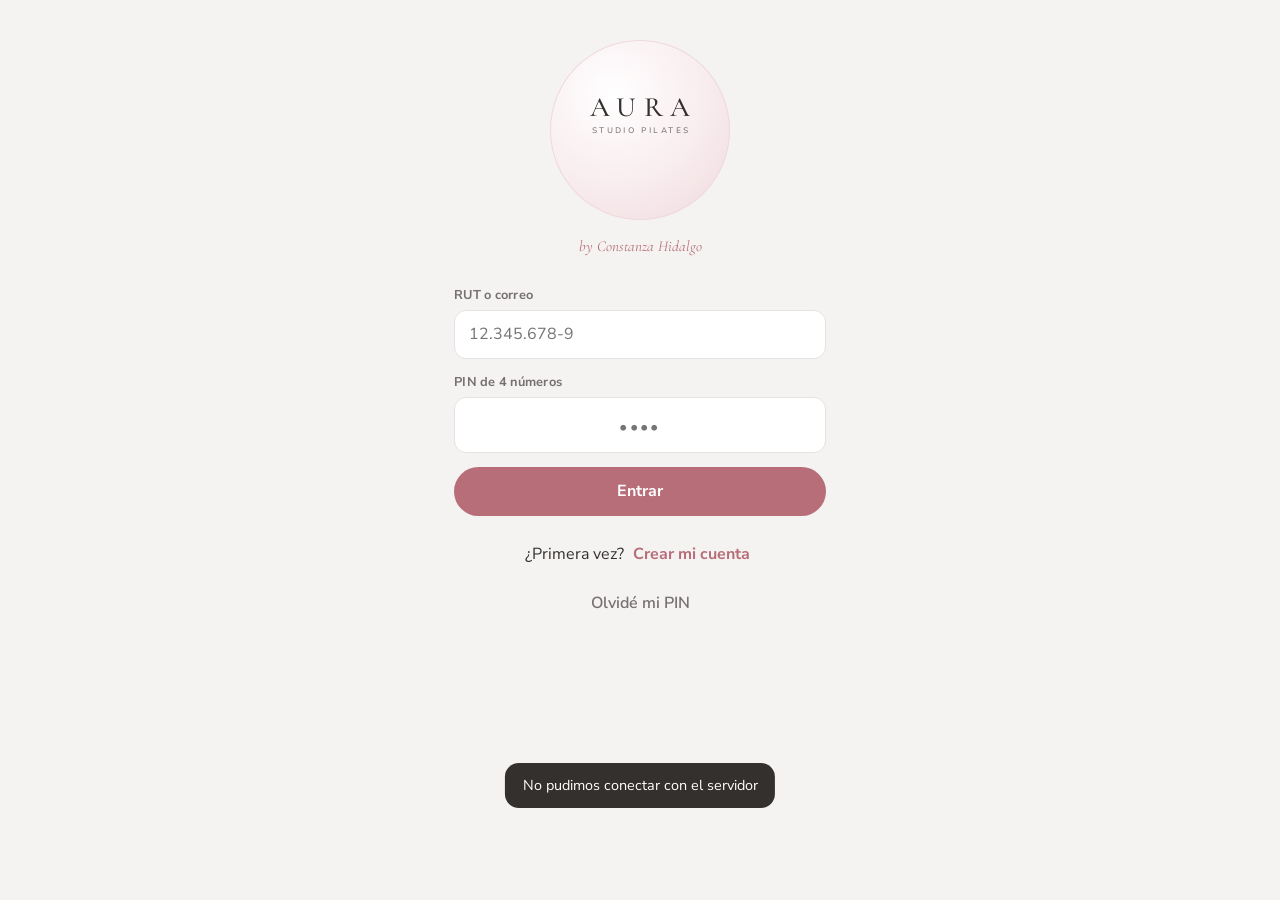
==== commit 1867b959: "Add files via upload" ====
--- a/index.html
+++ b/index.html
@@ -4,7 +4,7 @@
 <meta charset="utf-8">
 <meta name="viewport" content="width=device-width, initial-scale=1, viewport-fit=cover">
 <title>Aura Studio Pilates · Reservas</title>
-<meta name="theme-color" content="#6B4C8A">
+<meta name="theme-color" content="#B76E79">
 <meta name="description" content="Reserva tus clases de Pilates reformer en Aura Studio Pilates, Illapel.">
 <link rel="manifest" href="manifest.json">
 <link rel="icon" href="icon-192.png">
@@ -26,7 +26,7 @@
   main { padding: .4rem 1.2rem 1rem; }
   .saludo { font-family: var(--serif); font-size: 1.9rem; margin: .4rem 0 1rem; line-height: 1.1; }
   .saludo small { display: block; font-family: var(--sans); font-size: .85rem; color: var(--suave); margin-top: .35rem; }
-  .saldo { background: linear-gradient(135deg, var(--morado) 0%, #8A6AA8 100%); color: #fff; border-radius: 22px; padding: 1.2rem 1.3rem; position: relative; overflow: hidden; }
+  .saldo { background: linear-gradient(135deg, var(--morado) 0%, #D29AA3 100%); color: #fff; border-radius: 22px; padding: 1.2rem 1.3rem; position: relative; overflow: hidden; }
   .saldo::after { content: ''; position: absolute; right: -40px; top: -40px; width: 160px; height: 160px; border-radius: 50%; background: rgba(255,255,255,.08); }
   .saldo .n { font-family: var(--serif); font-size: 3.2rem; line-height: 1; }
   .saldo .t { font-size: .85rem; opacity: .9; }
@@ -52,7 +52,7 @@
   .dia .ds { font-size: .66rem; font-weight: 800; letter-spacing: .06em; text-transform: uppercase; color: var(--suave); }
   .dia .dn { font-family: var(--serif); font-size: 1.45rem; font-weight: 600; line-height: 1.1; }
   .dia.activo { background: var(--morado); color: #fff; }
-  .dia.activo .ds { color: #E4D9F0; }
+  .dia.activo .ds { color: #F2DDE1; }
   .dia.sin { opacity: .45; }
 
   /* Clase */
--- a/aura.css
+++ b/aura.css
@@ -1,21 +1,21 @@
 /* Aura Studio Pilates · estilos compartidos (paleta Lavanda y ciruela) */
 :root {
-  --fondo: #F5F1EE;        /* gris cálido */
+  --fondo: #F4F3F2;        /* gris cálido */
   --tarjeta: #FFFFFF;
   --tinta: #34302D;        /* carbón */
-  --suave: #75696F;
-  --linea: #E4DCE0;
+  --suave: #76706F;
+  --linea: #E6E2E1;
   --piedra: #D9D3CD;
-  --morado: #6B4C8A;       /* ciruela, color principal */
-  --morado-osc: #523872;
-  --lavanda: #EEE7F5;
-  --lila: #B9A3D0;
-  --rosa: #9B5867;         /* rosa empolvado, acentos */
+  --morado: #B76E79;       /* rosa empolvado, color principal */
+  --morado-osc: #94525D;
+  --lavanda: #F8ECEE;
+  --lila: #E3BAC1;
+  --rosa: #9B5867;         /* rosa profundo, alertas suaves */
   --rosa-claro: #F6E9EC;
   --salvia: #7E9479;
   --salvia-claro: #E9EFE6;
   --alerta: #B4573E;
-  --sombra: 0 1px 2px rgba(52, 48, 45, .05), 0 6px 20px rgba(107, 76, 138, .07);
+  --sombra: 0 1px 2px rgba(52, 48, 45, .05), 0 6px 20px rgba(120, 110, 108, .08);
   --serif: 'Cormorant Garamond', Georgia, serif;
   --sans: 'Nunito Sans', system-ui, -apple-system, sans-serif;
 }
@@ -31,8 +31,8 @@
 .marca .aura { font-family: var(--serif); font-weight: 500; letter-spacing: .32em; font-size: 2.1rem; padding-left: .32em; }
 .marca .studio { font-size: .62rem; letter-spacing: .42em; padding-left: .42em; margin-top: .35rem; color: var(--suave); }
 .marca .by { font-family: var(--serif); font-style: italic; font-size: .95rem; color: var(--morado); margin-top: .3rem; }
-.sello { width: 128px; height: 128px; border-radius: 50%; margin: 0 auto 1.2rem; display: grid; place-items: center;
-  background: radial-gradient(circle at 35% 30%, #fff 0, var(--lavanda) 55%, #E2D7EC 100%); box-shadow: inset 0 0 0 1px #E2D7EC; }
+.sello { width: 180px; height: 180px; overflow: hidden; border-radius: 50%; margin: 0 auto 1.2rem; display: grid; place-items: center;
+  background: radial-gradient(circle at 35% 30%, #fff 0, var(--lavanda) 55%, #EFD9DD 100%); box-shadow: inset 0 0 0 1px #EFD9DD; }
 
 /* Botones */
 .btn { display: inline-flex; align-items: center; justify-content: center; gap: .4rem; border: 0; cursor: pointer;
@@ -43,7 +43,7 @@
 .btn:disabled { opacity: .45; cursor: default; }
 .btn.bloque { width: 100%; }
 .btn.claro { background: var(--lavanda); color: var(--morado-osc); }
-.btn.claro:hover { background: #E4D9F0; }
+.btn.claro:hover { background: #F2DDE1; }
 .btn.borde { background: transparent; color: var(--morado); box-shadow: inset 0 0 0 1.5px var(--lila); }
 .btn.rosa { background: var(--rosa); }
 .btn.peq { padding: .45rem .85rem; font-size: .85rem; }
@@ -97,3 +97,7 @@
   display: grid; place-items: center; font-size: .8rem; border: 2px solid #fff; }
 .texto-pol { white-space: pre-line; font-size: .92rem; line-height: 1.55; }
 @media print { .no-print, .barra-sup, .banda-demo, nav.abajo { display: none !important; } body { background: #fff; } .tarjeta { box-shadow: none; border: 1px solid #ddd; } }
+
+.sello .marca { width: 100%; }
+.sello .marca .aura { font-size: 1.75rem; letter-spacing: .26em; padding-left: .26em; }
+.sello .marca .studio { font-size: .5rem; letter-spacing: .3em; padding-left: .3em; }
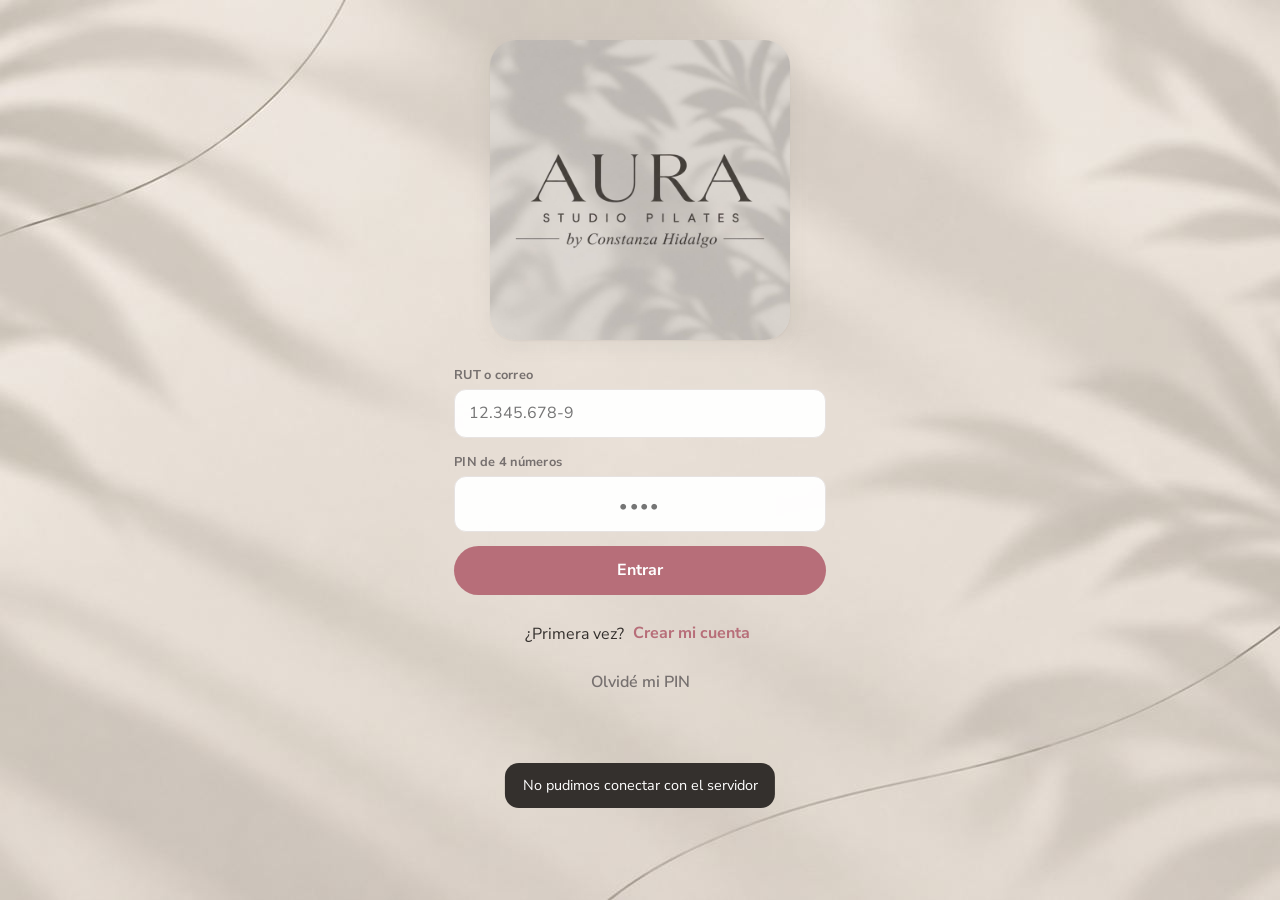
==== commit dab7c189: "Add files via upload" ====
--- a/index.html
+++ b/index.html
@@ -91,6 +91,7 @@
   /* Entrar */
   .entrar { padding: calc(2.5rem + env(safe-area-inset-top)) 1.5rem 2rem; max-width: 420px; margin: 0 auto; }
   .entrar .marca { margin-bottom: 2rem; }
+  .logo-hero { display: block; width: 100%; max-width: 300px; aspect-ratio: 1; object-fit: cover; margin: 0 auto 1.6rem; border-radius: 26px; box-shadow: var(--sombra); }
   .pin { letter-spacing: .6em; text-align: center; font-size: 1.3rem; }
   .pin::placeholder { letter-spacing: .15em; font-size: 1rem; }
   .ok-grande { width: 74px; height: 74px; border-radius: 50%; background: var(--lavanda); color: var(--morado); display: grid; place-items: center; margin: .3rem auto 1rem; }
@@ -130,8 +131,7 @@
 
 <!-- ENTRAR -->
 <section id="v-entrar" class="entrar oculto">
-  <div class="sello"><div class="marca"><div class="aura">AURA</div><div class="studio">STUDIO PILATES</div></div></div>
-  <div class="marca"><div class="by">by Constanza Hidalgo</div></div>
+  <img class="logo-hero" src="logo.jpg" alt="Aura Studio Pilates by Constanza Hidalgo">
   <form id="f-entrar" autocomplete="on">
     <label class="campo"><span>RUT o correo</span><input class="entrada" name="usuario" autocomplete="username" required placeholder="12.345.678-9"></label>
     <label class="campo"><span>PIN de 4 números</span><input class="entrada pin" name="pin" type="password" inputmode="numeric" maxlength="4" pattern="\d{4}" autocomplete="current-password" required placeholder="••••"></label>
@@ -454,7 +454,7 @@
 function loQuiero(id) {
   var p = pub.planes.filter(function (x) { return x.id === id; })[0];
   modal('<h3>' + esc(p.nombre) + '</h3><p class="sub">' + p.clases + (p.clases === 1 ? ' clase' : ' clases') + ' · ' + (p.dias ? p.dias + ' días' : 'sin vencimiento') + ' · <b>' + plata(p.precio) + '</b></p>' +
-    (pub.transferencia ? '<div class="tarjeta" style="box-shadow:none;background:var(--fondo);font-size:.9rem"><b>Transferencia</b><br>' + esc(pub.transferencia) + '</div>' : '') +
+    (pub.transferencia ? '<div class="tarjeta" style="box-shadow:none;background:var(--fondo);font-size:.9rem;white-space:pre-line"><b>Datos de transferencia</b>\n' + esc(pub.transferencia) + '</div>' : '') +
     '<p style="font-size:.88rem;color:var(--suave)">Transfiere y mándanos el comprobante por WhatsApp. Constanza activa tu plan y lo ves aquí al tiro.</p>' +
     '<a class="btn ws bloque" target="_blank" href="' + ws('Hola Constanza, quiero el plan ' + p.nombre + ' (' + plata(p.precio) + '). Soy ' + yo.perfil.nombre + '.') + '">Escribir por WhatsApp</a>');
 }
@@ -464,8 +464,8 @@
   var h = '<h1 class="saludo" style="font-size:1.7rem">Tienda<small>Packs de clases y accesorios. Pides por WhatsApp y pagas por transferencia.</small></h1>';
   h += '<div class="seccion" style="margin-top:.4rem"><h2>Packs de clases</h2></div><div class="lista">';
   pub.planes.forEach(function (p) {
-    h += '<div class="tarjeta"><div class="plan"><div><div class="nom">' + esc(p.nombre) + '</div><div class="det">' + (p.clases === 1 ? (p.dias ? '1 clase' : 'Clase suelta') : p.clases + ' clases') + ' · ' +
-      (p.dias ? 'para usar en ' + p.dias + ' días' : 'sin vencimiento') + '</div></div><div class="pre">' + plata(p.precio) + '</div></div>' +
+    h += '<div class="tarjeta"><div class="plan"><div><div class="nom">' + esc(p.nombre) + '</div><div class="det">' + (p.clases === 1 ? (p.dias ? '1 clase' : 'Clase suelta') : p.clases + ' clases al mes') +
+      (p.dias === 30 && p.clases % 4 === 0 ? ' · ' + (p.clases / 4) + (p.clases === 4 ? ' vez' : ' veces') + ' por semana' : ' · ' + (p.dias ? 'para usar en ' + p.dias + ' días' : 'sin vencimiento')) + '</div></div><div class="pre">' + plata(p.precio) + '</div></div>' +
       '<button class="btn claro bloque peq" style="margin-top:.8rem" onclick="loQuiero(\'' + p.id + '\')">Lo quiero</button></div>';
   });
   h += '</div>';
--- a/aura.css
+++ b/aura.css
@@ -101,3 +101,12 @@
 .sello .marca { width: 100%; }
 .sello .marca .aura { font-size: 1.75rem; letter-spacing: .26em; padding-left: .26em; }
 .sello .marca .studio { font-size: .5rem; letter-spacing: .3em; padding-left: .3em; }
+
+/* Fondo de hojas de Aura (fijo detrás de todo) */
+html, body { background: transparent; }
+html { background-color: #ECE6DF; }
+body::before { content: ''; position: fixed; inset: 0; z-index: -1; pointer-events: none;
+  background: url(fondo.jpg) center / cover no-repeat; }
+@media (max-aspect-ratio: 1/1) { body::before { background-image: url(fondo-movil.jpg); } }
+.tarjeta, .clase, .dia { background: rgba(255, 255, 255, .92); }
+.entrada { background: rgba(255, 255, 255, .95); }
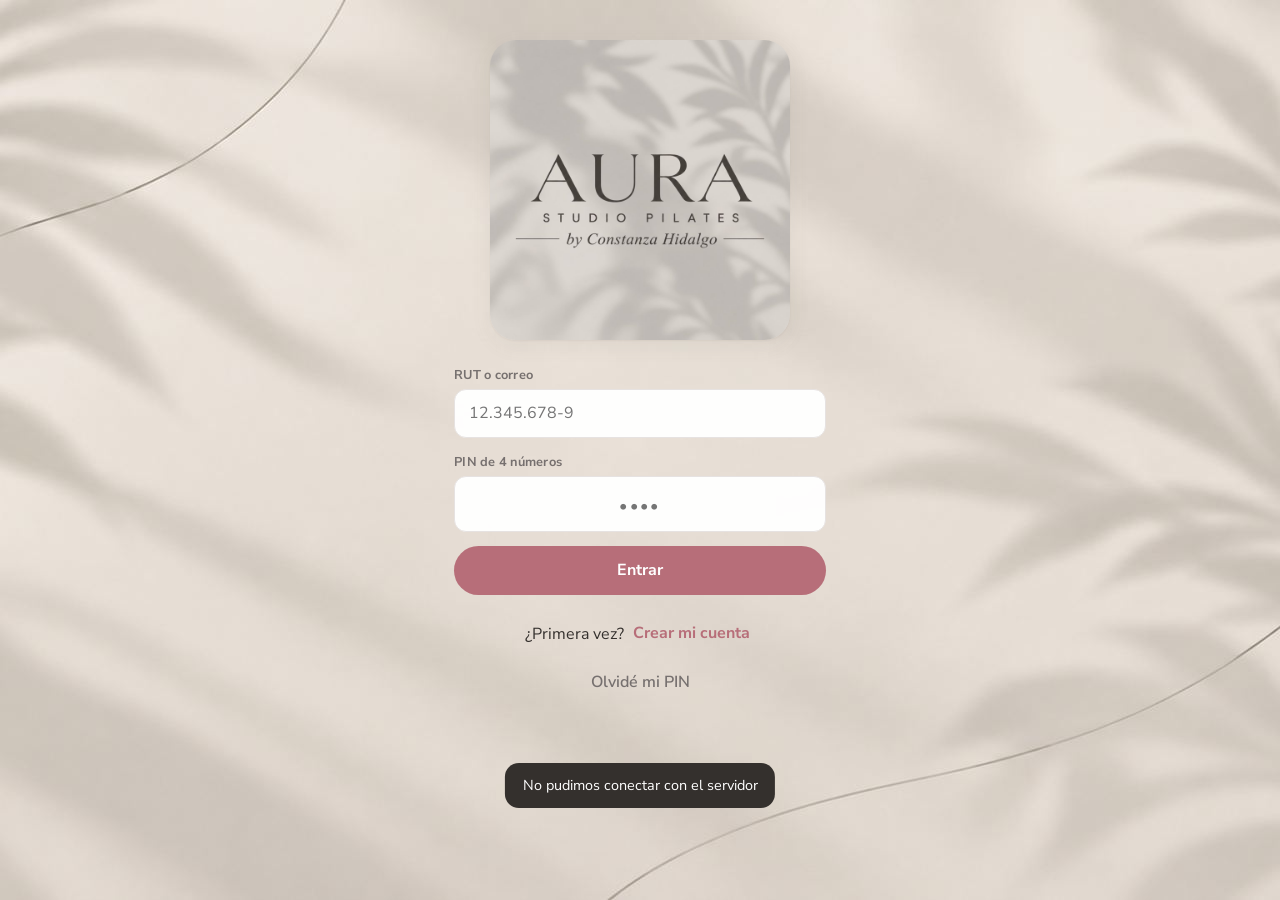
==== commit aaf64e14: "Add files via upload" ====
--- a/index.html
+++ b/index.html
@@ -125,6 +125,7 @@
 <script src="config.js"></script>
 <script src="core.js"></script>
 <script src="api.js"></script>
+<script src="nav.js"></script>
 </head>
 <body>
 <div id="demo" class="banda-demo oculto">Modo demostración · entra con RUT <b>11.111.111-1</b> y PIN <b>1234</b><button onclick="reiniciar()">Reiniciar</button></div>
@@ -187,7 +188,13 @@
 
 <script>
 var TK = 'aura_tk', token = localStorage.getItem(TK) || '';
-var pub = null, yo = null, diaSel = null, cacheClases = null;
+var pub = null, yo = null, diaSel = null, cacheClases = null, tabActual = null;
+AuraNav.mostrar = function (e) {
+  if (!token) return ir(e.vista === 'registro' ? 'registro' : 'entrar', true);
+  if (!yo) return;
+  if ($('#v-app').classList.contains('oculto')) ir('app', true);
+  tab(e.tab || 'inicio', true);
+};
 var MESES = ['ene', 'feb', 'mar', 'abr', 'may', 'jun', 'jul', 'ago', 'sep', 'oct', 'nov', 'dic'];
 var MESES_L = ['enero', 'febrero', 'marzo', 'abril', 'mayo', 'junio', 'julio', 'agosto', 'septiembre', 'octubre', 'noviembre', 'diciembre'];
 var DIAS = ['dom', 'lun', 'mar', 'mié', 'jue', 'vie', 'sáb'];
@@ -207,17 +214,18 @@
   });
 }
 function modal(html) {
-  cerrarModal();
+  var previa = $('#velo'); if (previa) previa.remove(); else AuraNav.modalAbierto();
   var v = document.createElement('div'); v.className = 'velo'; v.id = 'velo';
   v.innerHTML = '<div class="modal">' + html + '</div>';
   v.addEventListener('click', function (e) { if (e.target === v) cerrarModal(); });
   document.body.appendChild(v);
 }
-function cerrarModal() { var v = $('#velo'); if (v) v.remove(); }
+function cerrarModal() { var v = $('#velo'); if (v) { v.remove(); AuraNav.modalCerrado(); } }
 function ws(texto) { return 'https://wa.me/' + (pub && pub.whatsapp || '') + '?text=' + encodeURIComponent(texto); }
 
 /* ---------- Vistas ---------- */
-function ir(v) {
+function ir(v, sinHist) {
+  if (!sinHist) { if (v === 'registro') AuraNav.ir({ vista: 'registro' }); else AuraNav.base({ vista: v }); }
   ['entrar', 'registro', 'app'].forEach(function (x) { $('#v-' + x).classList.toggle('oculto', x !== v); });
   window.scrollTo(0, 0);
 }
@@ -252,7 +260,9 @@
   });
 })();
 
-function tab(t) {
+function tab(t, sinHist) {
+  if (!sinHist && t !== tabActual) AuraNav.ir({ vista: 'app', tab: t });
+  tabActual = t;
   document.querySelectorAll('nav.abajo button').forEach(function (b) { b.classList.toggle('activo', b.dataset.tab === t); });
   window.scrollTo(0, 0);
   ({ inicio: vInicio, clases: vClases, tienda: vTienda, plan: vPlan, perfil: vPerfil })[t]();
@@ -264,7 +274,7 @@
 }
 function empezar() {
   ir('app'); $('#contenido').innerHTML = '<div class="cargando">Cargando…</div>';
-  cargarYo().then(function () { tab('inicio'); });
+  cargarYo().then(function () { tabActual = 'inicio'; AuraNav.base({ vista: 'app', tab: 'inicio' }); tab('inicio', true); });
 }
 
 /* ---------- INICIO ---------- */
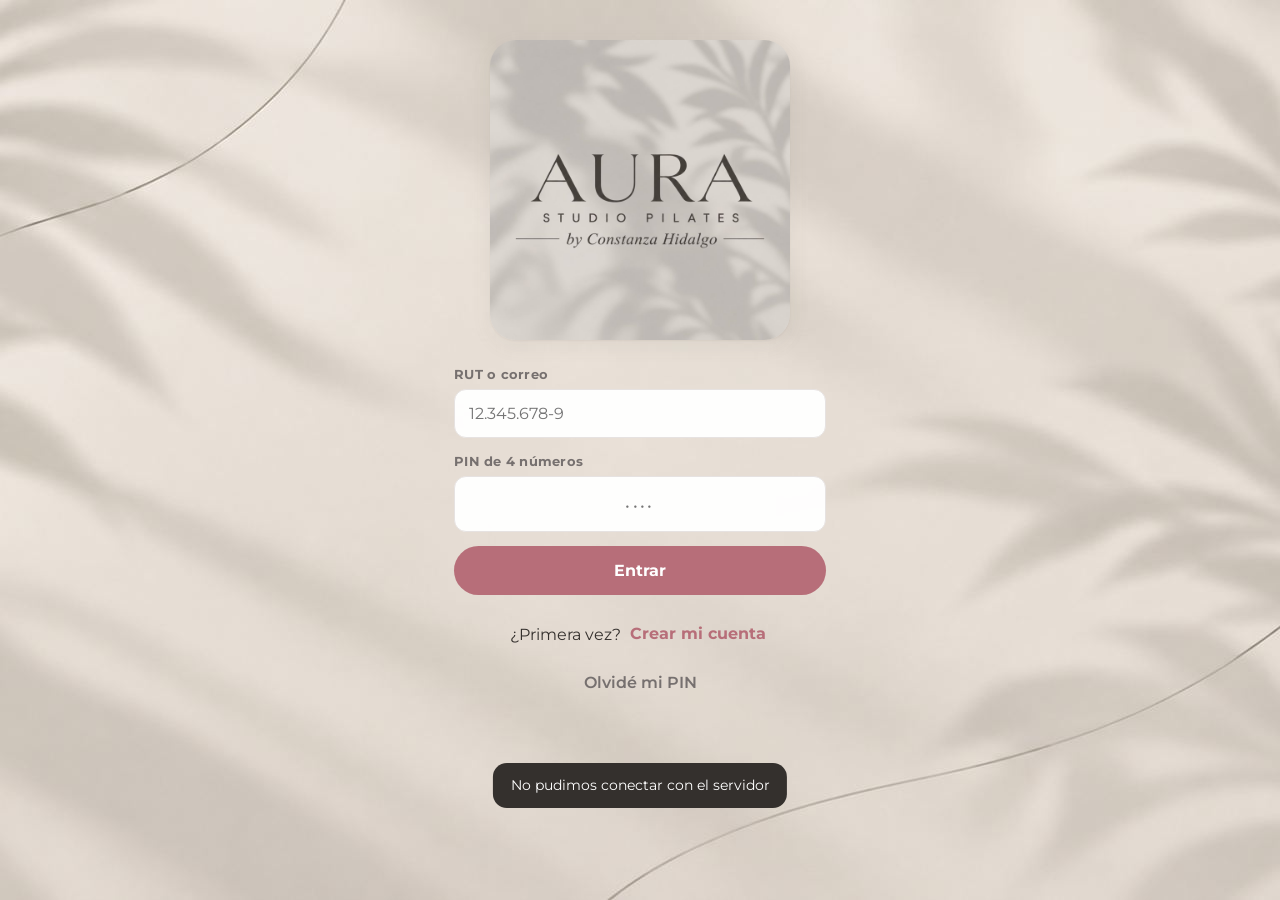
==== commit d25fc612: "Add files via upload" ====
--- a/index.html
+++ b/index.html
@@ -13,7 +13,7 @@
 <meta name="apple-mobile-web-app-status-bar-style" content="default">
 <meta name="apple-mobile-web-app-title" content="Aura">
 <link rel="preconnect" href="https://fonts.googleapis.com">
-<link href="https://fonts.googleapis.com/css2?family=Cormorant+Garamond:ital,wght@0,500;0,600;1,500&family=Nunito+Sans:opsz,wght@6..12,400;6..12,700;6..12,800&display=swap" rel="stylesheet">
+<link href="https://fonts.googleapis.com/css2?family=Playfair+Display:ital,wght@0,500;0,600;0,700;1,500&family=Montserrat:wght@400;500;600;700;800&display=swap" rel="stylesheet">
 <link rel="stylesheet" href="aura.css">
 <style>
   body { min-height: 100vh; }
@@ -59,7 +59,7 @@
   .clase { background: #fff; border-radius: 18px; padding: 1rem; box-shadow: var(--sombra); }
   .clase.mia { box-shadow: inset 0 0 0 2px var(--morado), var(--sombra); }
   .clase .top { display: flex; justify-content: space-between; align-items: flex-start; gap: .6rem; }
-  .clase .hora { font-family: var(--serif); font-size: 1.55rem; font-weight: 600; line-height: 1; }
+  .clase .hora { font-family: var(--serif); font-size: 1.55rem; font-weight: 600; line-height: 1; font-variant-numeric: lining-nums; }
   .clase .tipo { font-size: .85rem; color: var(--suave); margin-top: .25rem; }
   .puntos { display: flex; gap: 4px; margin-top: .75rem; }
   .puntos i { width: 100%; height: 6px; border-radius: 6px; background: var(--lavanda); }
@@ -114,6 +114,23 @@
   .quienes span.n.tu { background: var(--lavanda); color: var(--morado-osc); font-weight: 800; }
   .quienes span.n .av { width: 22px; height: 22px; font-size: .58rem; border: 0; margin: 0; }
   .serie-btn { width: 100%; margin: .2rem 0 1rem; }
+  .rapida { background: rgba(255,255,255,.94); border-radius: 20px; box-shadow: var(--sombra); padding: 1rem; margin-bottom: .8rem; }
+  .rap-cab { display: flex; gap: .8rem; align-items: center; margin-bottom: .6rem; }
+  .rap-n { width: 52px; height: 52px; border-radius: 16px; background: var(--morado); color: #fff; display: grid; place-items: center; font-family: var(--serif); font-size: 1.8rem; font-weight: 600; }
+  .rap-s { font-size: .8rem; color: var(--suave); }
+  .rap-dia { border-top: 1px solid var(--linea); }
+  .rap-dt { width: 100%; display: flex; justify-content: space-between; align-items: center; background: none; border: 0; padding: .7rem .1rem; font: inherit; font-weight: 800; color: var(--tinta); cursor: pointer; }
+  .rap-meta { font-size: .76rem; font-weight: 700; color: var(--suave); }
+  .rap-meta i { font-style: normal; display: inline-block; transition: transform .15s; margin-left: .2rem; }
+  .rap-dia.abierto .rap-meta i { transform: rotate(90deg); }
+  .rap-fila { display: flex; align-items: center; gap: .7rem; padding: .55rem .5rem; border-radius: 12px; margin-bottom: .3rem; background: #FAF8F7; }
+  .rap-fila.mia { background: var(--lavanda); }
+  .rap-h { font-family: var(--serif); font-size: 1.25rem; font-weight: 600; width: 58px; flex: none; font-variant-numeric: lining-nums; }
+  .rap-q { flex: 1; min-width: 0; }
+  .rap-av { display: flex; }
+  .rap-av .av { width: 22px; height: 22px; font-size: .55rem; border: 2px solid #fff; margin-right: -6px; }
+  .rap-nom { font-size: .76rem; color: var(--tinta); white-space: nowrap; overflow: hidden; text-overflow: ellipsis; margin-top: .15rem; }
+  .rap-cup { font-size: .7rem; color: var(--suave); }
   .prod { display: flex; gap: .9rem; align-items: center; }
   .prod .img { width: 72px; height: 72px; border-radius: 16px; background: var(--lavanda) center/cover; flex: none; display: grid; place-items: center; font-family: var(--serif); font-size: 1.4rem; color: var(--morado); }
   .prod .img.con-foto { color: transparent; }
@@ -121,6 +138,11 @@
   .perfil-top { display: flex; gap: 1rem; align-items: center; margin: .4rem 0 1rem; }
   .perfil-top .saludo { margin: 0; }
   nav.abajo button { font-size: .66rem; }
+  .inst .mini-p { font-size: .82rem; color: var(--suave); margin-top: .15rem; }
+  .pasos { margin: .8rem 0 .2rem; padding-left: 1.2rem; font-size: .88rem; line-height: 1.55; }
+  .pasos li { margin-bottom: .3rem; }
+  .tabs-inst { margin-top: .8rem; font-size: .9rem; }
+  .tabs-inst .pasos { margin-top: .3rem; margin-bottom: .7rem; }
 </style>
 <script src="config.js"></script>
 <script src="core.js"></script>
@@ -317,15 +339,55 @@
 function vClases() {
   var c = $('#contenido');
   c.innerHTML = '<h1 class="saludo" style="font-size:1.7rem">Reserva tu clase<small>Pilates reformer full body · 50 min · se reserva ' + esc(pub.texto_cierre) + '</small></h1>' +
-    '<button class="btn claro serie-btn" onclick="abrirSerie()">Reservar mi horario del mes</button><div class="dias" id="dias"></div><div id="lista-clases" class="lista"><div class="cargando">Cargando horario…</div></div>';
+    '<div id="rapida"></div><button class="btn claro serie-btn" onclick="abrirSerie()">Reservar mi horario del mes</button><div class="dias" id="dias"></div><div id="lista-clases" class="lista"><div class="cargando">Cargando horario…</div></div>';
   api('clases', { dias: pub.dias_adelanto + 1 }).then(function (dias) {
     cacheClases = dias;
     if (!diaSel || !dias.some(function (d) { return d.fecha === diaSel; })) {
       var conCupo = dias.filter(function (d) { return d.clases.some(function (k) { return k.abierta; }); })[0];
       diaSel = (conCupo || dias[0]).fecha;
     }
-    pintarDias(); pintarClases();
-  });
+    pintarRapida(); pintarDias(); pintarClases();
+  });
+}
+var DIA_ABIERTO = null;
+function pintarRapida() {
+  var cont = $('#rapida'); if (!cont) return;
+  var dias = (cacheClases || []).slice(0, 7).map(function (d) {
+    return { fecha: d.fecha, clases: d.clases.filter(function (k) { return k.mi_reserva || (k.abierta && k.estado !== 'feriado'); }) };
+  }).filter(function (d) { return d.clases.length; });
+  var mias = 0; dias.forEach(function (d) { d.clases.forEach(function (k) { if (k.mi_reserva) mias++; }); });
+  if (DIA_ABIERTO === null || (DIA_ABIERTO && !dias.some(function (d) { return d.fecha === DIA_ABIERTO; }))) {
+    var libre = dias.filter(function (d) { return d.clases.some(function (k) { return !k.mi_reserva && k.libres > 0; }); })[0];
+    DIA_ABIERTO = (libre || dias[0] || {}).fecha || '';
+  }
+  var h = '<div class="rapida"><div class="rap-cab"><div><div class="rap-n">' + yo.saldo + '</div></div><div><b>' + (yo.saldo ? 'Tienes ' + yo.saldo + (yo.saldo === 1 ? ' clase disponible' : ' clases disponibles') : 'No tienes clases disponibles') + '</b>' +
+    '<div class="rap-s">' + (yo.saldo ? 'Agenda tus clases de esta semana con un toque' : '<a href="#" onclick="tab(\'tienda\');return false">Compra o renueva tu pack</a>') + (mias ? ' · ' + mias + ' ya ' + (mias === 1 ? 'agendada' : 'agendadas') : '') + '</div></div></div>';
+  if (!dias.length) h += '<p class="rap-s" style="padding:.4rem 0 0">No quedan horarios abiertos esta semana.</p>';
+  dias.forEach(function (d) {
+    var o = dObj(d.fecha), abierto = d.fecha === DIA_ABIERTO;
+    var mi = d.clases.filter(function (k) { return k.mi_reserva; }).length;
+    h += '<div class="rap-dia' + (abierto ? ' abierto' : '') + '"><button class="rap-dt" onclick="DIA_ABIERTO=DIA_ABIERTO===\'' + d.fecha + '\'?\'\':\'' + d.fecha + '\';pintarRapida()">' +
+      '<span>' + (d.fecha === pub.hoy ? 'Hoy' : mayus(DIAS_L[o.getUTCDay()])) + ' ' + o.getUTCDate() + '</span><span class="rap-meta">' + (mi ? '✓ ' + mi + ' agendada' + (mi > 1 ? 's' : '') + ' · ' : '') + d.clases.length + ' horarios <i>›</i></span></button>';
+    if (abierto) h += d.clases.map(function (k) {
+      var nombres = k.asistentes.map(function (a) { return a.nombre; });
+      var quien = nombres.length ? nombres.slice(0, 3).join(', ') + (nombres.length > 3 ? ' +' + (nombres.length - 3) : '') : 'Nadie todavía';
+      var boton = k.mi_reserva ? '<span class="chip">✓ Tuya</span>' : k.libres === 0 ? '<span class="chip rosa">Llena</span>' :
+        '<button class="btn peq" onclick="reservaRapida(this,\'' + k.id + '\')">Reservar</button>';
+      return '<div class="rap-fila' + (k.mi_reserva ? ' mia' : '') + '"><div class="rap-h">' + k.inicio + '</div><div class="rap-q"><div class="rap-av">' +
+        k.asistentes.slice(0, 4).map(function (a) { return '<span class="av" data-foto="' + esc(a.foto) + '">' + iniciales(a.yo ? yo.perfil.nombre : a.nombre) + '</span>'; }).join('') + '</div>' +
+        '<div class="rap-nom">' + esc(quien) + '</div><div class="rap-cup">' + k.libres + (k.libres === 1 ? ' cupo libre' : ' cupos libres') + '</div></div>' + boton + '</div>';
+    }).join('');
+    h += '</div>';
+  });
+  cont.innerHTML = h + '</div>';
+  Aura.pintarFotos(cont, token);
+}
+function reservaRapida(btn, id) {
+  btn.disabled = true; btn.textContent = '…';
+  api('reservar', { clase_id: id }).then(function (r) {
+    var f = id.split('T'); toast('✓ Reservada: ' + DIAS_L[dObj(f[0]).getUTCDay()] + ' ' + (+f[0].slice(8)) + ' a las ' + f[1] + (r.sin_plan ? ' (queda pendiente de pago)' : ''));
+    return cargarYo().then(vClases);
+  }).catch(function () { btn.disabled = false; btn.textContent = 'Reservar'; });
 }
 function abrirSerie() {
   var horas = {};
@@ -505,6 +567,7 @@
     '<button class="btn claro peq" onclick="guardarSalud()">Guardar</button></div>' +
     '<div class="tarjeta" style="margin-top:.8rem"><b>Cambiar PIN</b><div class="fila2" style="margin-top:.7rem"><input class="entrada pin" id="pa" type="password" inputmode="numeric" maxlength="4" placeholder="Actual"><input class="entrada pin" id="pn" type="password" inputmode="numeric" maxlength="4" placeholder="Nuevo"></div>' +
     '<button class="btn claro peq" style="margin-top:.7rem" onclick="cambiarPin()">Cambiar PIN</button></div>' +
+    tarjetaInstalar() +
     '<button class="btn claro bloque" style="margin-top:1rem" onclick="verPoliticas()">Políticas de Aura</button>' +
     (pub.whatsapp ? '<a class="btn ws bloque" style="margin-top:.7rem" target="_blank" href="' + ws('Hola Constanza, ') + '">Escribir a Aura por WhatsApp</a>' : '') +
     (pub.soporte ? '<a class="btn borde bloque" style="margin-top:.7rem" target="_blank" href="https://wa.me/' + pub.soporte + '?text=' + encodeURIComponent('Hola, tengo un problema con la app de Aura: ') + '">¿Problemas con la app? Soporte</a>' : '') +
@@ -514,6 +577,32 @@
   $('#sw-nombre').addEventListener('change', function (e) {
     api('guardarPerfil', { mostrar_nombre: e.target.checked }).then(function (r) { yo.perfil = r.perfil; toast(e.target.checked ? 'Tu nombre se muestra' : 'Tu nombre queda oculto'); });
   });
+}
+/* ---------- Instalar como app ---------- */
+var promptInstalar = null;
+window.addEventListener('beforeinstallprompt', function (e) { e.preventDefault(); promptInstalar = e; var b = $('#b-instalar'); if (b) b.classList.remove('oculto'); });
+window.addEventListener('appinstalled', function () { toast('¡Listo! Aura quedó en tu pantalla de inicio'); });
+function yaInstalada() { return (window.matchMedia && matchMedia('(display-mode: standalone)').matches) || navigator.standalone === true; }
+function tarjetaInstalar() {
+  if (yaInstalada()) return '<div class="tarjeta inst" style="margin-top:.8rem"><b>✓ Ya tienes Aura como app</b><div class="mini-p">La abres desde el ícono en tu pantalla de inicio.</div></div>';
+  var ua = navigator.userAgent, ios = /iPhone|iPad|iPod/.test(ua) || (navigator.platform === 'MacIntel' && navigator.maxTouchPoints > 1);
+  var iosOtro = ios && /CriOS|FxiOS|EdgiOS|Instagram|FBAN|FBAV/.test(ua);
+  var compartir = '<svg viewBox="0 0 24 24" width="18" height="18" fill="none" stroke="currentColor" stroke-width="2" style="vertical-align:-3px"><path d="M12 3v12M7.5 7.5 12 3l4.5 4.5"/><path d="M6 11H5a1 1 0 0 0-1 1v8a1 1 0 0 0 1 1h14a1 1 0 0 0 1-1v-8a1 1 0 0 0-1-1h-1"/></svg>';
+  var mas = '<svg viewBox="0 0 24 24" width="18" height="18" fill="none" stroke="currentColor" stroke-width="2" style="vertical-align:-3px"><rect x="4" y="4" width="16" height="16" rx="3"/><path d="M12 8v8M8 12h8"/></svg>';
+  var pasosIos = '<ol class="pasos"><li>Abre esta página en <b>Safari</b>.</li><li>Toca el botón <b>Compartir</b> ' + compartir + ' (abajo al centro, o arriba en iPad).</li>' +
+    '<li>Baja y toca <b>Agregar a inicio</b> ' + mas + '.</li><li>Toca <b>Agregar</b>. El ícono de Aura queda en tu pantalla.</li></ol>';
+  var pasosAndroid = '<ol class="pasos"><li>Abre esta página en <b>Chrome</b>.</li><li>Toca el menú <b>⋮</b> (arriba a la derecha).</li>' +
+    '<li>Toca <b>Instalar app</b> o <b>Agregar a pantalla principal</b>.</li><li>Confirma. El ícono de Aura queda junto a tus apps.</li></ol>';
+  return '<div class="tarjeta inst" style="margin-top:.8rem"><div style="display:flex;gap:.8rem;align-items:center"><img src="icon-192.png" alt="" style="width:52px;height:52px;border-radius:14px;box-shadow:var(--sombra)">' +
+    '<div><b>Ten Aura como app en tu celular</b><div class="mini-p">Se abre a pantalla completa, sin buscar el link, y entras directo.</div></div></div>' +
+    '<button id="b-instalar" class="btn bloque' + (promptInstalar ? '' : ' oculto') + '" style="margin-top:.9rem" onclick="instalarApp()">Instalar app</button>' +
+    (iosOtro ? '<div class="aviso deuda" style="margin:.9rem 0 0">En iPhone se instala solo desde <b>Safari</b>. Copia el link y ábrelo ahí.</div>' : '') +
+    (ios ? pasosIos : '<div class="tabs-inst"><b>Android</b>' + pasosAndroid + '<b>iPhone</b>' + pasosIos + '</div>') + '</div>';
+}
+function instalarApp() {
+  if (!promptInstalar) return;
+  promptInstalar.prompt();
+  promptInstalar.userChoice.then(function () { promptInstalar = null; var b = $('#b-instalar'); if (b) b.classList.add('oculto'); });
 }
 function subirMiFoto(input) {
   var f = input.files[0]; if (!f) return;
--- a/aura.css
+++ b/aura.css
@@ -16,11 +16,11 @@
   --salvia-claro: #E9EFE6;
   --alerta: #B4573E;
   --sombra: 0 1px 2px rgba(52, 48, 45, .05), 0 6px 20px rgba(120, 110, 108, .08);
-  --serif: 'Cormorant Garamond', Georgia, serif;
-  --sans: 'Nunito Sans', system-ui, -apple-system, sans-serif;
+  --serif: 'Playfair Display', Georgia, serif;
+  --sans: 'Montserrat', system-ui, -apple-system, sans-serif;
 }
 * { box-sizing: border-box; -webkit-tap-highlight-color: transparent; }
-html, body { margin: 0; background: var(--fondo); color: var(--tinta); font-family: var(--sans); font-size: 16px; line-height: 1.45; }
+html, body { margin: 0; background: var(--fondo); color: var(--tinta); font-family: var(--sans); font-size: 16px; line-height: 1.45; font-variant-numeric: lining-nums; }
 button, input, select, textarea { font: inherit; color: inherit; }
 a { color: var(--morado); }
 h1, h2, h3 { font-family: var(--serif); font-weight: 600; margin: 0; letter-spacing: .01em; }
